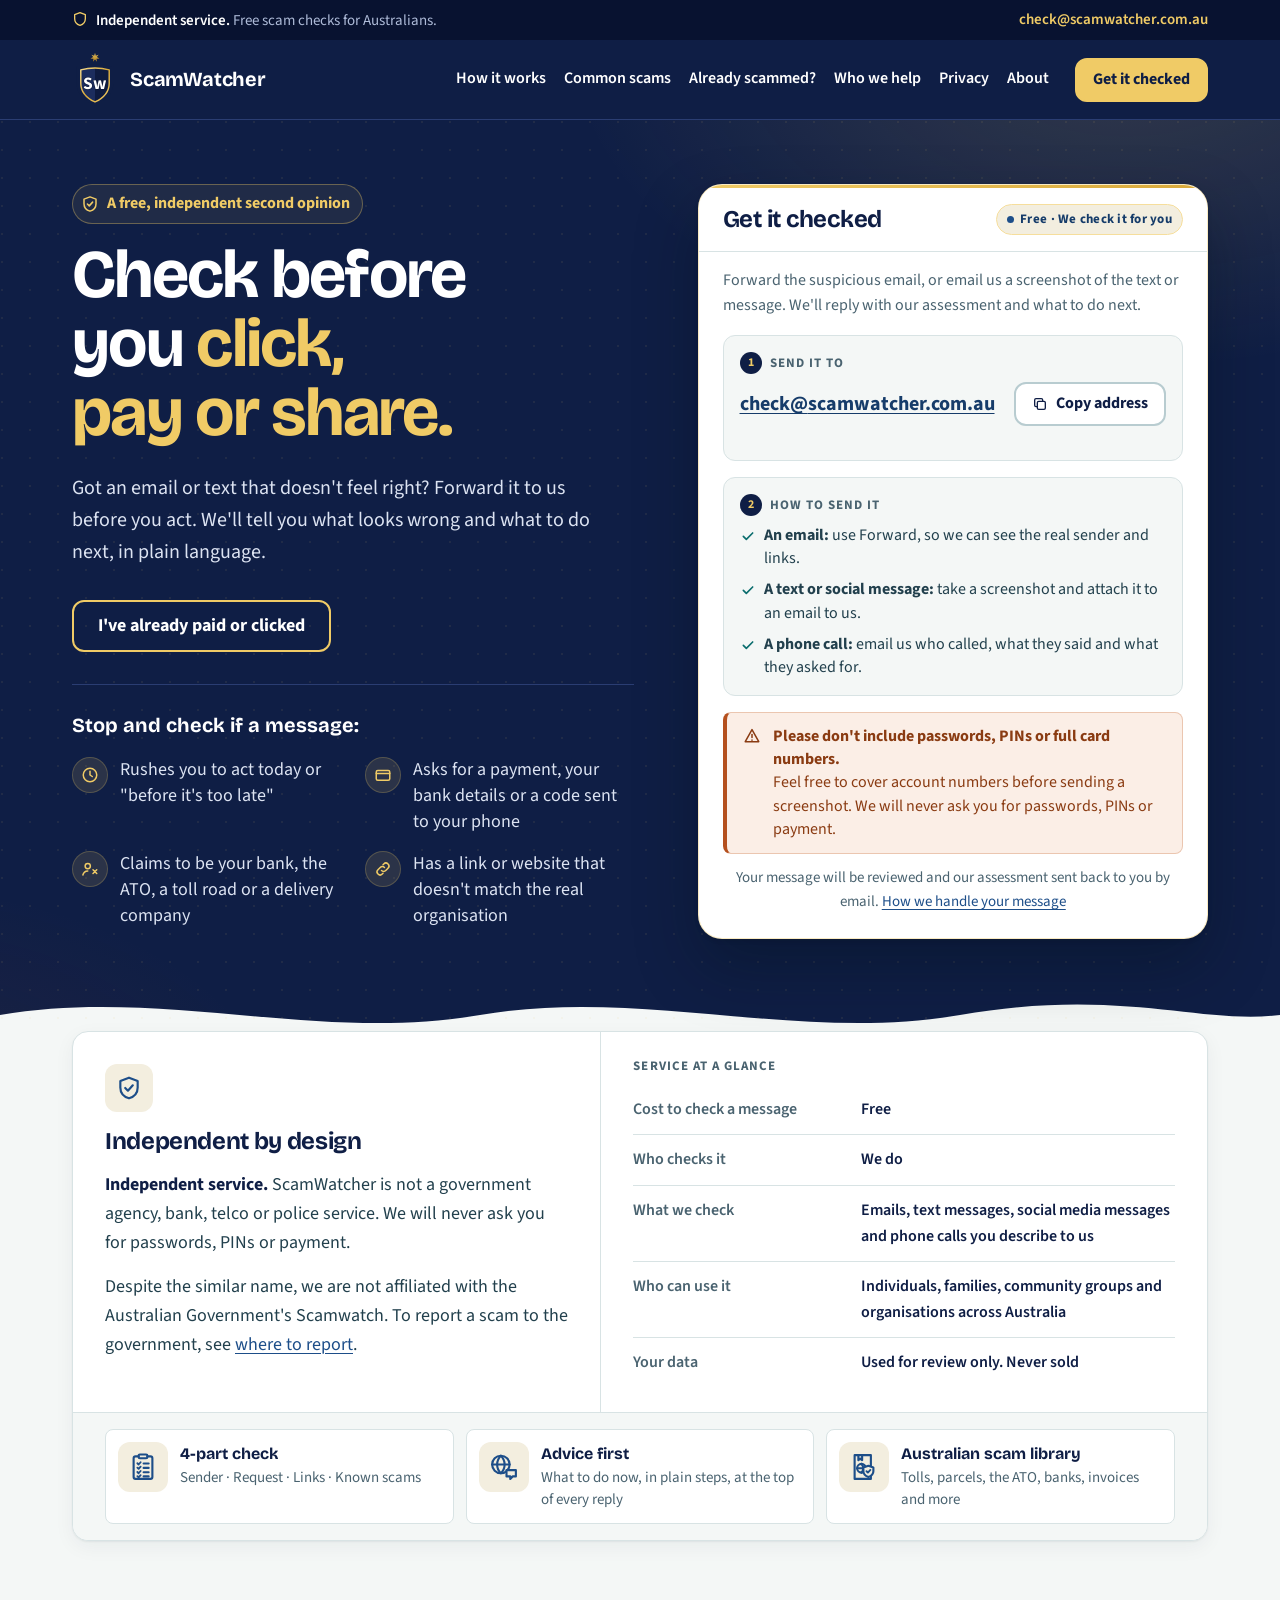
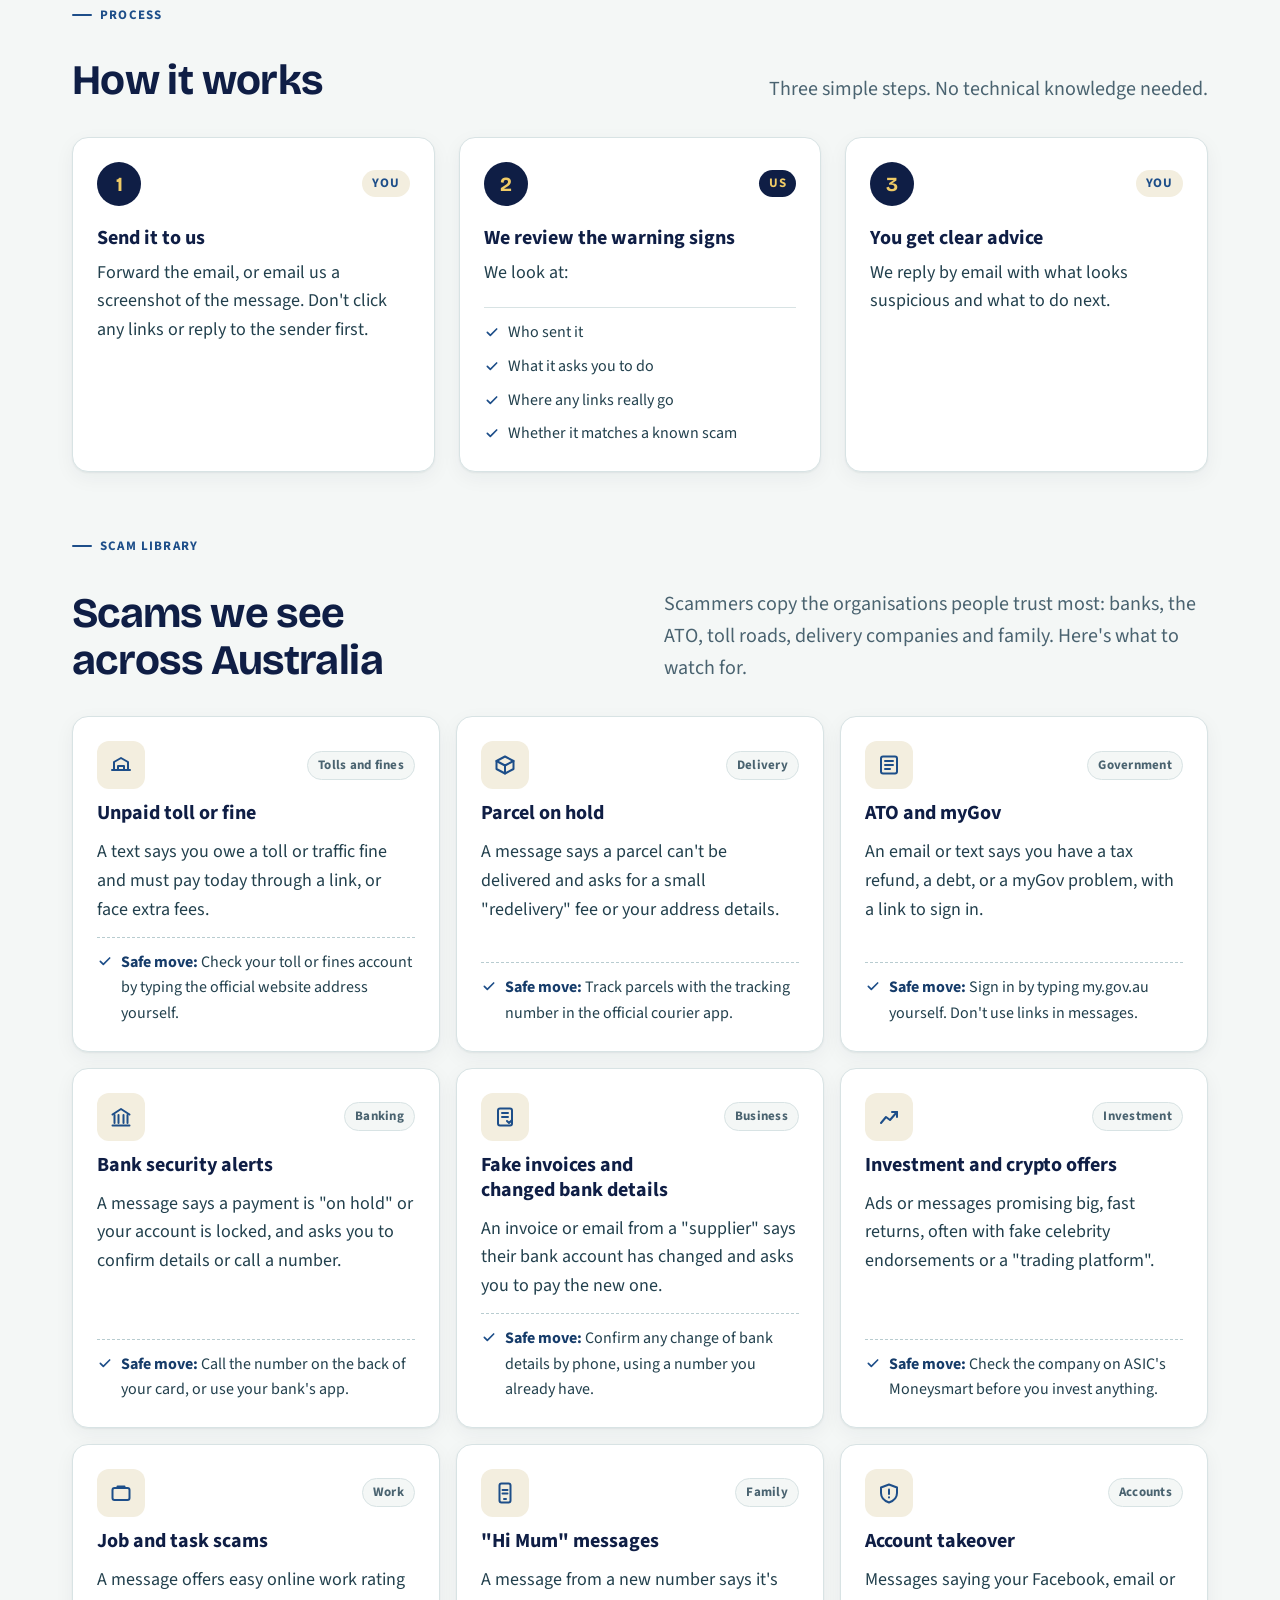
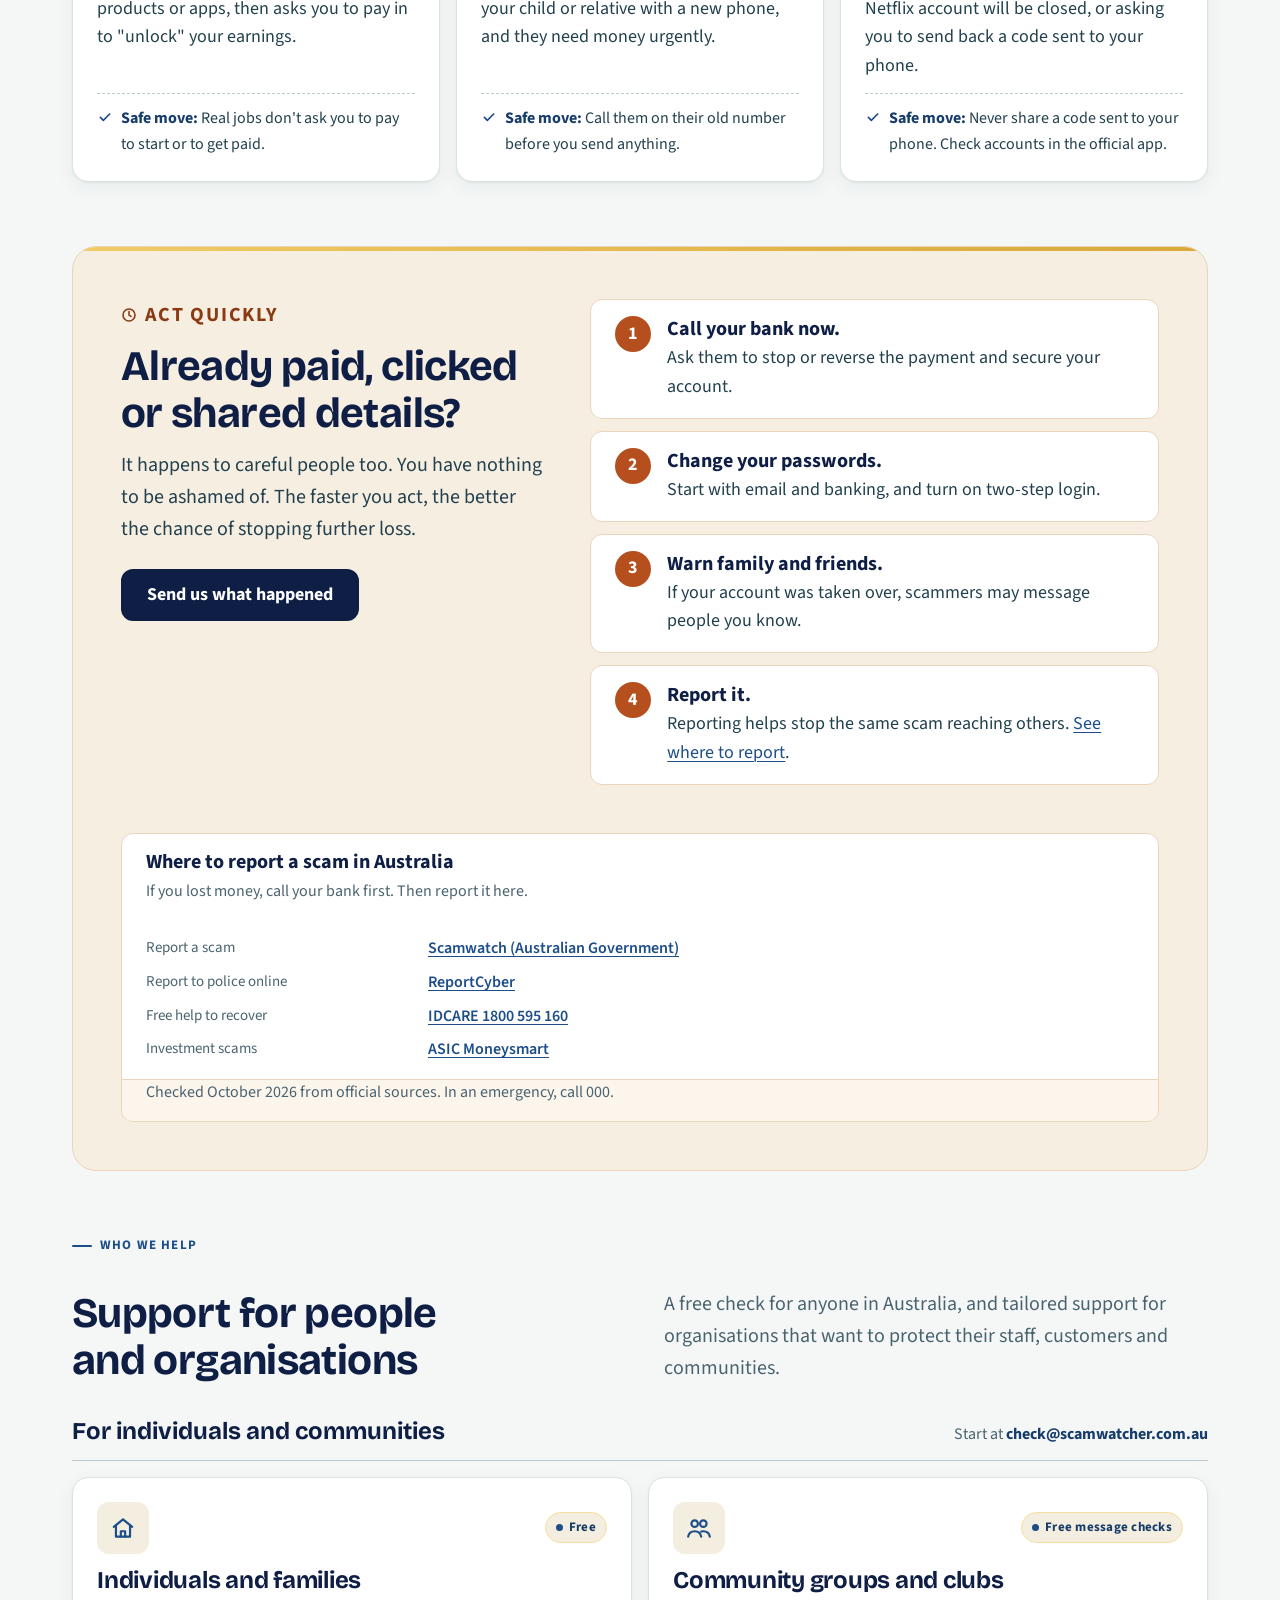
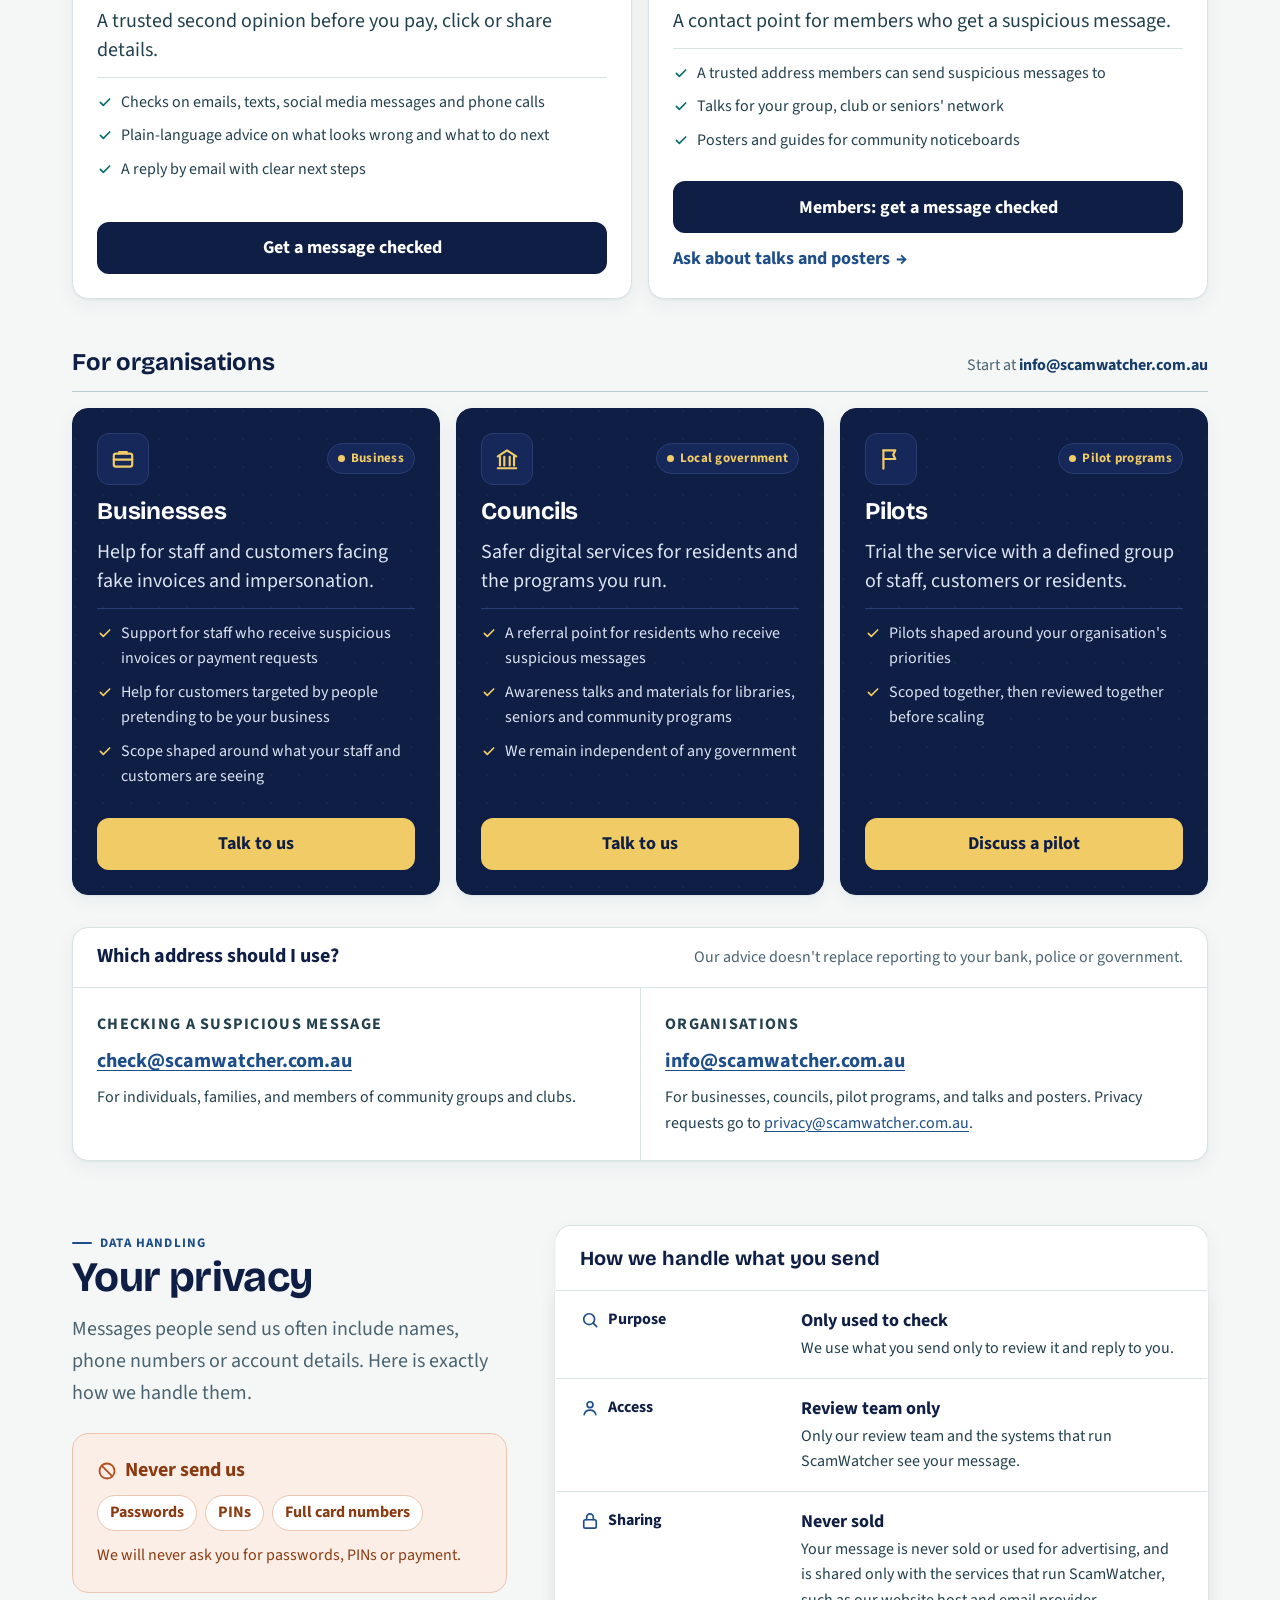
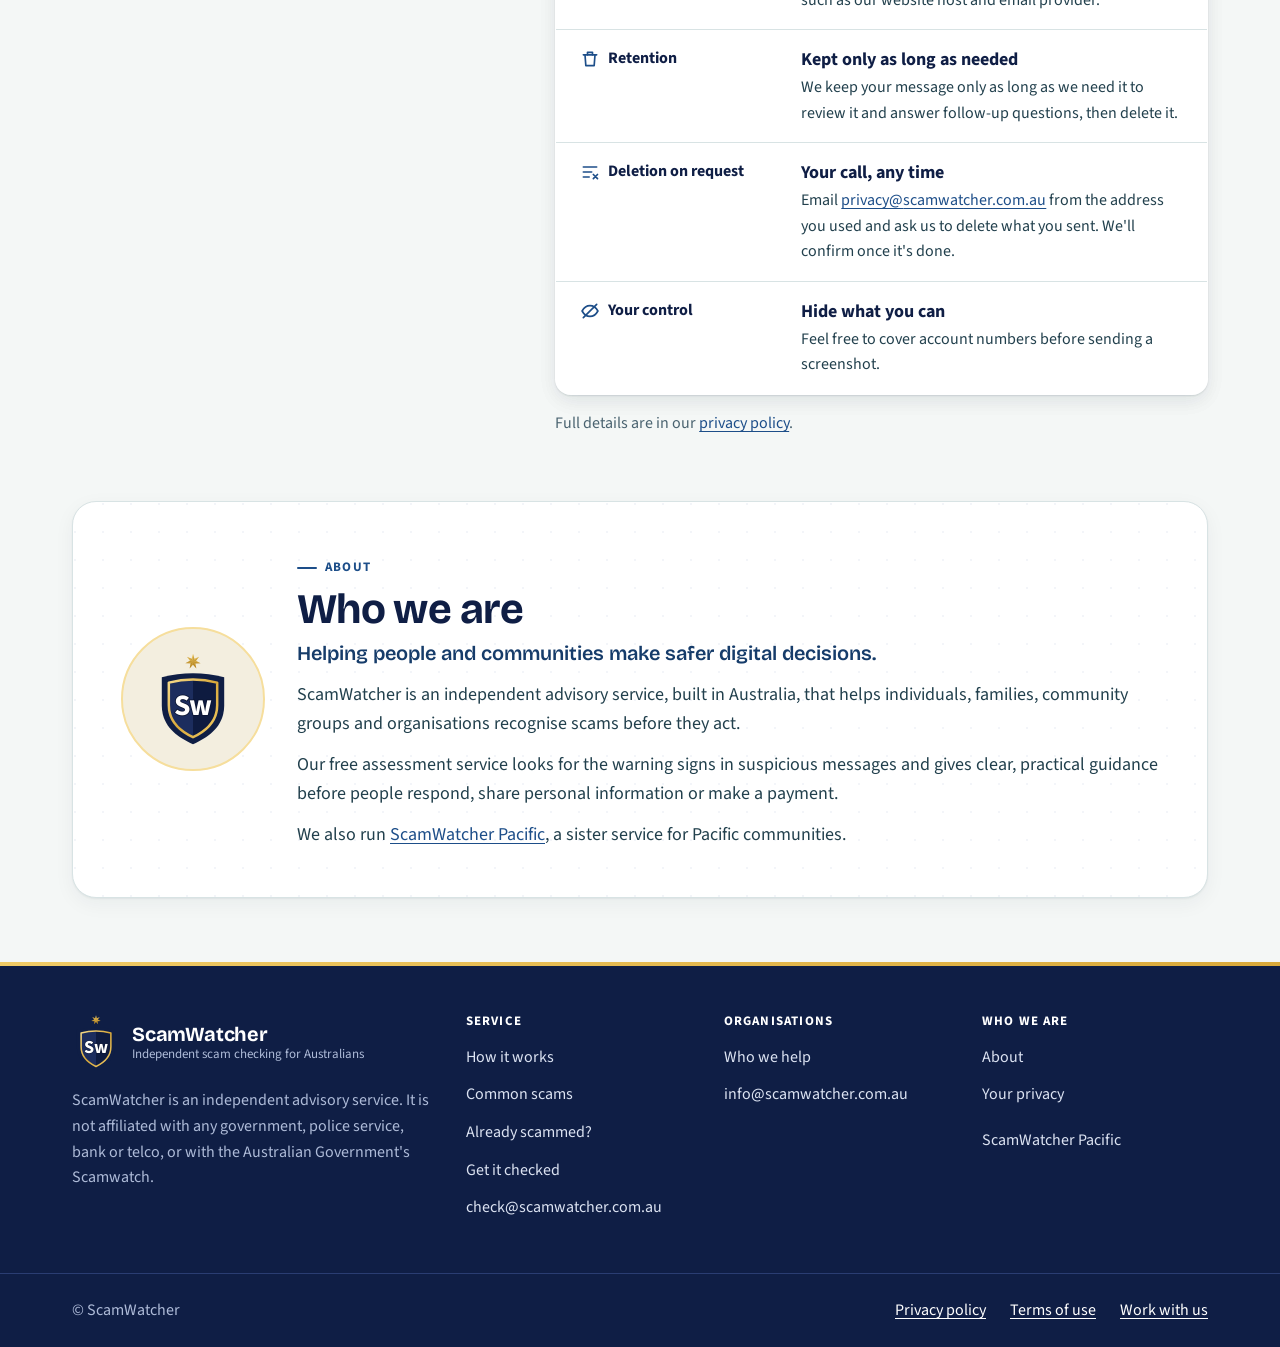
==== site/index.html @ 85e61a00 "New ScamWatcher website (preview) Rebuilt on the ScamWatcher Pacific design in ScamWatcher navy and " ====
<!doctype html>
<html lang="en">
<head>
<meta charset="utf-8">
<meta name="viewport" content="width=device-width, initial-scale=1, viewport-fit=cover">
<title>ScamWatcher | Check before you click, pay or share</title>
<meta name="description" content="Independent scam checking for Australians. Forward a suspicious message and get clear advice on what to do next.">
<meta name="theme-color" content="#0F1E45">
<link rel="canonical" href="https://scamwatcher.com.au/">
<!-- Link previews on Facebook, WhatsApp, Messenger and others -->
<meta property="og:type" content="website">
<meta property="og:site_name" content="ScamWatcher">
<meta property="og:url" content="https://scamwatcher.com.au/">
<meta property="og:title" content="ScamWatcher | Check before you click, pay or share">
<meta property="og:description" content="Got a strange message on Facebook, WhatsApp, text or email? Send it to us before you act. Free, independent scam checking.">
<meta property="og:image" content="https://scamwatcher.com.au/share-preview.png">
<meta property="og:image:width" content="1200">
<meta property="og:image:height" content="630">
<meta property="og:image:alt" content="ScamWatcher: Check before you click, pay or share.">
<meta property="og:locale" content="en_AU">
<meta name="twitter:card" content="summary_large_image">
<!-- Favicon: simplified shield-and-star mark (letters are too small to read at tab size) -->
<link rel="icon" href="data:image/svg+xml,%3Csvg xmlns='http://www.w3.org/2000/svg' viewBox='0 0 100 120'%3E%3Cpath d='M50 2 51.8 8.4 57.8 5.8 53.9 11.1 59.8 14.2 53.1 14.5 54.3 21 50 16 45.7 21 46.9 14.5 40.2 14.2 46.1 11.1 42.2 5.8 48.2 8.4Z' fill='%23D9A93A'/%3E%3Cpath d='M10 32Q50 22 90 32V68C90 94 72 108 50 118 28 108 10 94 10 68Z' fill='%230F1E45'/%3E%3Cpath d='M19 39Q50 31 81 39V68C81 89 67 101 50 109 33 101 19 89 19 68Z' fill='%231C2D5E' stroke='%23E2B64C' stroke-width='5'/%3E%3Cpath d='M50 33V108C67 100 81 89 81 68V39Q66 35 50 33Z' fill='%230E1B40'/%3E%3Ctext x='50' y='84' text-anchor='middle' font-family='Arial,sans-serif' font-weight='700' font-size='46' fill='%23fff'%3ES%3C/text%3E%3C/svg%3E">
<link rel="preconnect" href="https://fonts.googleapis.com">
<link rel="preconnect" href="https://fonts.gstatic.com" crossorigin>
<!-- Only the weights in use are requested; display=swap shows system text immediately on slow connections. -->
<link href="https://fonts.googleapis.com/css2?family=Bricolage+Grotesque:opsz,wght@12..96,600;12..96,700&family=Source+Sans+3:wght@400;600;700&display=swap" rel="stylesheet">
<style>
/* ==========================================================
   Design tokens
   ========================================================== */
:root{
  /* Palette: ocean navy + lagoon, with sand and coral used sparingly */
  --ocean-950:#081230;
  --ocean:#0F1E45;
  --ocean-2:#16285A;
  --ocean-3:#2A3D72;
  --lagoon:#F0CB66;
  --lagoon-200:#F6DE9C;
  --lagoon-soft:#F3EEDF;
  --teal:#1D4E89;
  --teal-dark:#163C6A;
  --ground:#F4F7F6;
  --surface:#FFFFFF;
  --sand:#F7EEE2;
  --sand-deep:#E8D5BC;
  --coral:#B5501E;
  --coral-ink:#8A3B12;
  --coral-soft:#FBEEE6;
  --coral-line:#EBC6B0;
  --ink:#22404D;
  --ink-strong:#0F1E45;
  --muted:#4A6370;
  --line:#D8E3E4;
  --line-strong:#B8CCD0;
  --on-dark:#DCE3F2;
  --on-dark-muted:#AEBBD8;
  --focus:#F2B84B;

  /* Type */
  --display:'Bricolage Grotesque','Segoe UI',system-ui,-apple-system,sans-serif;
  --body:'Source Sans 3','Segoe UI',system-ui,-apple-system,sans-serif;
  --fs-2xs:.8125rem;  /* 13: labels only */
  --fs-xs:.9375rem;   /* 15 */
  --fs-sm:1rem;       /* 16 */
  --fs-base:1.125rem; /* 18: larger default for older readers */
  --fs-md:1.25rem;    /* 20 */
  --fs-lg:1.5rem;     /* 24 */
  --fs-xl:clamp(1.875rem,1.35rem + 2vw,2.625rem);
  --fs-hero:clamp(2.5rem,1.6rem + 4.2vw,4.25rem);

  /* Spacing scale (4px base) */
  --s1:4px; --s2:8px; --s3:12px; --s4:16px; --s5:24px; --s6:32px; --s7:48px; --s8:64px; --s9:96px;

  /* Shape and depth */
  --r-sm:8px; --r-md:12px; --r-lg:16px; --r-xl:24px;
  --shadow:0 1px 2px rgba(11,42,58,.06),0 6px 20px rgba(11,42,58,.05);
  --shadow-lg:0 2px 4px rgba(3,15,22,.12),0 28px 64px rgba(3,15,22,.32);

  --max:1200px;

  /* Background textures as tiny inline SVG (no extra downloads) */
  /* Stick-chart inspired: swell lines with island points, after Marshallese navigation charts */
  --motif-chart:url("data:image/svg+xml,%3Csvg xmlns='http://www.w3.org/2000/svg' width='28' height='28'%3E%3Ccircle cx='2' cy='2' r='1' fill='%23F0CB66' fill-opacity='.10'/%3E%3C/svg%3E");
  /* Light stick-chart for pale surfaces */
  --motif-chart-ink:url("data:image/svg+xml,%3Csvg xmlns='http://www.w3.org/2000/svg' width='28' height='28'%3E%3Ccircle cx='2' cy='2' r='1' fill='%231D4E89' fill-opacity='.07'/%3E%3C/svg%3E");
  /* Woven / tapa-inspired band: alternating triangles */
  --motif-weave:url("data:image/svg+xml,%3Csvg xmlns='http://www.w3.org/2000/svg' width='24' height='10' viewBox='0 0 24 10'%3E%3Cpath d='M0 10 L6 0 L12 10 Z' fill='%23B5501E' fill-opacity='.55'/%3E%3Cpath d='M12 0 L18 10 L24 0 Z' fill='%230B2A3A' fill-opacity='.85'/%3E%3C/svg%3E");
  --motif-weave-light:url("data:image/svg+xml,%3Csvg xmlns='http://www.w3.org/2000/svg' width='24' height='10' viewBox='0 0 24 10'%3E%3Cpath d='M0 10 L6 0 L12 10 Z' fill='%23F0CB66' fill-opacity='.55'/%3E%3Cpath d='M12 0 L18 10 L24 0 Z' fill='%23F6EBDD' fill-opacity='.35'/%3E%3C/svg%3E");
  --select-arrow:url("data:image/svg+xml,%3Csvg xmlns='http://www.w3.org/2000/svg' width='14' height='14' viewBox='0 0 24 24' fill='none' stroke='%230B2A3A' stroke-width='2.5' stroke-linecap='round' stroke-linejoin='round'%3E%3Cpath d='M6 9l6 6 6-6'/%3E%3C/svg%3E");
}

/* ==========================================================
   Base
   ========================================================== */
*,*::before,*::after{box-sizing:border-box}
html{scroll-behavior:smooth;scroll-padding-top:calc(env(safe-area-inset-top,0px) + 12px);-webkit-text-size-adjust:100%;text-size-adjust:100%}
@media (prefers-reduced-motion:reduce){
  html{scroll-behavior:auto}
  *,*::before,*::after{transition:none!important;animation:none!important}
}
body{margin:0;background:var(--ground);color:var(--ink);font-family:var(--body);font-size:var(--fs-base);line-height:1.6;padding-bottom:env(safe-area-inset-bottom,0px);overflow-x:hidden}
img,svg{max-width:100%}
a{color:var(--teal);text-underline-offset:3px;text-decoration-thickness:1px}
a:hover{color:var(--ocean)}
:focus-visible{outline:3px solid var(--focus);outline-offset:3px;border-radius:6px}
h1,h2,h3{color:var(--ink-strong);margin:0;text-wrap:balance}
h1,h2{font-family:var(--display);font-weight:700;letter-spacing:-.015em}
h2{font-size:var(--fs-xl);line-height:1.12;margin-bottom:var(--s3)}
h3{font-size:var(--fs-md);line-height:1.25;margin-bottom:var(--s2);font-weight:700}
p{margin:0}
ul,ol{margin:0;padding:0}
table{border-collapse:collapse;width:100%}
.wrap{max-width:var(--max);margin:0 auto;padding-inline:var(--s4)}
.section{padding-block:var(--s7)}
.section-head{display:grid;gap:var(--s3);margin-bottom:var(--s6)}
.section-head h2{margin-bottom:0;max-width:20ch}
.lead{color:var(--muted);font-size:var(--fs-md);max-width:620px}
.skip{position:absolute;left:-9999px;top:0;background:#fff;color:var(--ocean);padding:var(--s3) var(--s4);z-index:50;font-weight:700}
.skip:focus{left:var(--s3);top:var(--s3)}
.visually-hidden{position:absolute!important;width:1px;height:1px;padding:0;margin:-1px;overflow:hidden;clip:rect(0,0,0,0);white-space:nowrap;border:0}

/* Eyebrow labels give each section a clear, product-like index */
.eyebrow{display:inline-flex;align-items:center;gap:var(--s2);font-size:var(--fs-2xs);font-weight:700;letter-spacing:.09em;text-transform:uppercase;color:var(--teal)}
.eyebrow::before{content:"";width:20px;height:2px;background:currentColor;border-radius:2px}
.eyebrow-num{font-variant-numeric:tabular-nums;color:var(--muted)}
.on-dark .eyebrow,.eyebrow.on-dark{color:var(--lagoon)}

/* Woven band used to mark key transitions */
.weave{height:4px;background:linear-gradient(90deg,#F0CB66,#D9A93A)}
.weave-light{background-image:var(--motif-weave-light)}
.weave-thin{height:3px}

/* Placeholders: visible, dashed, impossible to miss before launch */
.placeholder{display:flex;align-items:center;justify-content:center;min-height:56px;padding:var(--s2) var(--s3);border:1.5px dashed var(--line-strong);border-radius:var(--r-sm);color:var(--muted);font-size:var(--fs-2xs);font-weight:600;text-align:center;background:var(--surface)}
.ph{background:#FFF7E3;border-bottom:1.5px dashed #C9A24A;padding:0 .2em;border-radius:3px;font-weight:600;color:inherit}
.on-dark .ph,.aud-org .ph{background:rgba(242,184,75,.16);border-bottom-color:var(--focus)}

/* ==========================================================
   Buttons
   ========================================================== */
.btn{display:inline-flex;align-items:center;justify-content:center;gap:var(--s2);min-height:52px;padding:var(--s3) var(--s5);border-radius:var(--r-md);font-weight:700;text-decoration:none;font-family:inherit;font-size:var(--fs-base);line-height:1.2;cursor:pointer;border:2px solid transparent;text-align:center;transition:background-color .15s,border-color .15s,color .15s}
.btn-primary{background:var(--lagoon);color:var(--ocean);border-color:var(--lagoon)}
.btn-primary:hover{background:#9EDFD6;border-color:#9EDFD6;color:var(--ocean)}
.btn-dark{background:var(--ocean);color:#fff;border-color:var(--ocean)}
.btn-dark:hover{background:var(--teal-dark);border-color:var(--teal-dark);color:#fff}
.btn-outline{border-color:var(--lagoon);color:#fff;background:transparent}
.btn-outline:hover{background:var(--ocean-2);color:#fff}
.btn-line{border-color:var(--line-strong);color:var(--ink-strong);background:var(--surface)}
.btn-line:hover{border-color:var(--teal);color:var(--teal-dark)}
.btn-sm{min-height:44px;padding:var(--s2) var(--s4);font-size:var(--fs-sm)}
.btn svg{flex:none}
.link-arrow{display:inline-flex;align-items:center;gap:6px;font-weight:700;text-decoration:none}
.link-arrow:hover{text-decoration:underline}

/* ==========================================================
   Independence bar + header
   ========================================================== */
.util{background:var(--ocean-950);color:var(--on-dark-muted);font-size:var(--fs-xs);padding-top:env(safe-area-inset-top,0px)}
.util .wrap{display:flex;flex-wrap:wrap;align-items:center;justify-content:space-between;gap:var(--s1) var(--s5);padding-block:var(--s2)}
.util p{display:flex;align-items:flex-start;gap:var(--s2);line-height:1.4}
.util p svg{flex:none;margin-top:1px}
.util strong{color:#fff;font-weight:600}
.util a{color:var(--lagoon);font-weight:600;text-decoration:none;display:none}
.util a:hover{color:#fff;text-decoration:underline}

.site-header{background:var(--ocean);color:#fff;border-bottom:1px solid var(--ocean-3);position:relative;z-index:20}
.header-inner{display:flex;flex-wrap:wrap;align-items:center;justify-content:space-between;gap:var(--s3) var(--s4);padding-block:var(--s3)}
.brand{display:flex;align-items:center;gap:var(--s3);color:#fff;text-decoration:none;min-width:0}
.brand:hover{color:#fff}
.brand svg{flex:none}
.brand-name{display:block;font-family:var(--display);font-weight:700;font-size:var(--fs-md);line-height:1.15;letter-spacing:-.01em}
.brand-tag{display:block;font-size:.8125rem;color:var(--on-dark-muted);line-height:1.3}
/* Keep the full desktop nav on one row; the tagline stays in the footer and the independence bar */
@media (min-width:1200px){.site-header .brand-tag{display:none}}
.menu-btn{display:none;align-items:center;gap:var(--s2);min-height:44px;padding:var(--s2) var(--s3);border:1px solid var(--ocean-3);border-radius:var(--r-sm);background:var(--ocean-2);color:#fff;font:inherit;font-size:var(--fs-sm);font-weight:600;cursor:pointer}
.menu-btn .bar-close{display:none}
.menu-btn[aria-expanded="true"] .bar-open{display:none}
.menu-btn[aria-expanded="true"] .bar-close{display:block}
.nav{display:flex;flex-wrap:wrap;align-items:center;gap:var(--s1) var(--s5);width:100%}
.nav a:not(.btn){color:#fff;text-decoration:none;font-weight:600;font-size:var(--fs-sm);padding:var(--s3) 0;border-bottom:2px solid transparent}
.nav a:not(.btn):hover{border-bottom-color:var(--lagoon);color:#fff}
.nav .btn{margin-left:auto}
/* With JS, the small-screen nav collapses behind an accessible toggle. Without JS it simply stays open. */
@media (max-width:1199px){
  .js .menu-btn{display:inline-flex}
  .js .nav{display:none;flex-direction:column;align-items:stretch;gap:0;padding-bottom:var(--s3)}
  .js .nav.open{display:flex}
  .js .nav a:not(.btn){padding:var(--s3) 0;border-bottom:1px solid var(--ocean-3)}
  .js .nav .btn{margin:var(--s4) 0 0}
}

/* ==========================================================
   Hero: the promise and the submission flow, side by side
   ========================================================== */
.hero{position:relative;color:#fff;padding-top:var(--s7);overflow:hidden;background:radial-gradient(900px 520px at 88% -8%,rgba(240,203,102,.16),transparent 62%),radial-gradient(700px 420px at -10% 110%,rgba(181,80,30,.10),transparent 60%),var(--ocean)}
.hero::before{content:"";position:absolute;inset:0;background:var(--motif-chart);background-size:28px 28px;pointer-events:none}
.hero-grid{position:relative;display:grid;gap:var(--s6);grid-template-areas:"intro" "console" "flags"}
.hero-intro{grid-area:intro}
.hero-flags{grid-area:flags}
.console{grid-area:console}
.hero-kicker{display:inline-flex;align-items:center;gap:var(--s2);color:var(--lagoon);font-weight:700;font-size:var(--fs-sm);margin-bottom:var(--s4);padding:6px var(--s3) 6px var(--s2);border:1px solid rgba(240,203,102,.35);border-radius:999px;background:rgba(240,203,102,.08)}
.hero h1{color:#fff;font-size:var(--fs-hero);line-height:1.02;margin-bottom:var(--s5);max-width:13ch;letter-spacing:-.025em}
.hero h1 em{font-style:normal;color:var(--lagoon)}
.hero-text{font-size:var(--fs-md);color:var(--on-dark);max-width:540px;margin-bottom:var(--s6)}
.actions{display:flex;flex-wrap:wrap;gap:var(--s3)}
.actions .btn{flex:1 1 240px}

.hero-flags{border-top:1px solid var(--ocean-3);padding-top:var(--s5)}
.flags-title{font-family:var(--display);font-weight:700;font-size:var(--fs-md);margin-bottom:var(--s4);color:#fff}
.flags{list-style:none;display:grid;gap:var(--s3)}
.flags li{display:flex;gap:var(--s3);align-items:flex-start;color:var(--on-dark);line-height:1.45}
.flags .ico{flex:none;width:36px;height:36px;border-radius:50%;background:rgba(240,203,102,.12);border:1px solid rgba(240,203,102,.22);display:flex;align-items:center;justify-content:center}
.wave{display:block;width:100%;height:56px;margin-top:var(--s7)}

/* Submission console */
.console{position:relative;background:var(--surface);color:var(--ink);border-radius:var(--r-xl);box-shadow:var(--shadow-lg);overflow:hidden;border:1px solid rgba(240,203,102,.4);align-self:start}
.console-head{display:flex;flex-wrap:wrap;align-items:center;justify-content:space-between;gap:var(--s2) var(--s3);padding:var(--s4) var(--s5);border-bottom:1px solid var(--line);background:var(--surface)}
.console-head h2{font-size:1.5rem;margin:0;letter-spacing:-.01em}
.chip{display:inline-flex;align-items:center;gap:6px;padding:4px 10px;border-radius:999px;font-size:var(--fs-2xs);font-weight:700;letter-spacing:.02em;background:var(--lagoon-soft);color:var(--teal-dark);border:1px solid var(--lagoon-200);white-space:nowrap}
.chip .dot{width:7px;height:7px;border-radius:50%;background:var(--teal)}
.send-tips{list-style:none;margin:var(--s2) 0 0;padding:0;display:grid;gap:var(--s2)}
.send-tips li{display:flex;gap:var(--s2);align-items:flex-start;font-size:var(--fs-sm);line-height:1.45}
.send-tips svg{flex:none;margin-top:4px}
.console > .alert{margin:var(--s4) var(--s5) 0}
.console > .form-foot{margin:var(--s3) var(--s5) var(--s5)}
.console-sub{padding:var(--s4) var(--s5) 0;color:var(--muted);font-size:var(--fs-sm)}
.route{margin:var(--s4) var(--s5) 0;padding:var(--s4);border:1px solid var(--line);border-radius:var(--r-md);background:var(--ground)}
.route-label{display:flex;align-items:center;gap:var(--s2);font-size:var(--fs-2xs);font-weight:700;letter-spacing:.08em;text-transform:uppercase;color:var(--muted);margin-bottom:var(--s2)}
.route-num{display:inline-flex;align-items:center;justify-content:center;width:22px;height:22px;border-radius:50%;background:var(--ocean);color:var(--lagoon);font-size:.75rem;letter-spacing:0}
.route-row{display:flex;flex-wrap:wrap;align-items:center;gap:var(--s2) var(--s3);justify-content:space-between}
.route-email{font-size:var(--fs-md);font-weight:700;overflow-wrap:break-word;color:var(--teal-dark)}
.route-email:hover{color:var(--ocean)}
.copy-btn{display:none}
.has-clipboard .copy-btn{display:inline-flex}
.hp{position:absolute!important;left:-9999px;width:1px;height:1px;overflow:hidden}
.form-result{padding:var(--s3) var(--s4);border-radius:var(--r-sm);font-size:var(--fs-sm);line-height:1.45;border:1px solid var(--line);background:var(--ground);color:var(--ink-strong)}
.form-result.is-ok{background:var(--lagoon-soft);border-color:var(--lagoon-200);color:var(--teal-dark)}
.form-result.is-error{background:var(--coral-soft);border-color:var(--coral-line);color:var(--coral-ink)}
.form-result strong{display:block}
.field-hint{margin:2px 0 0;font-size:var(--fs-xs);color:var(--muted)}
.copy-status{font-size:var(--fs-xs);color:var(--teal-dark);font-weight:600;min-height:1.2em}
.or{display:flex;align-items:center;gap:var(--s3);margin:var(--s4) var(--s5) 0;color:var(--muted);font-size:var(--fs-2xs);font-weight:700;letter-spacing:.08em;text-transform:uppercase}
.or::before,.or::after{content:"";flex:1;height:1px;background:var(--line)}
.check-form{padding:var(--s4) var(--s5) var(--s5);display:flex;flex-direction:column;gap:var(--s2)}
.check-form .route-label{margin-bottom:0}
.field-row{display:grid;gap:var(--s2) var(--s4)}
.field{display:flex;flex-direction:column;gap:6px;margin-top:var(--s2)}
.check-form label{font-weight:600;color:var(--ink-strong);font-size:var(--fs-sm)}
.check-form .opt{font-weight:400;color:var(--muted)}
.check-form input[type=email],.check-form input[type=text],.check-form select,.check-form textarea{min-height:52px;border-radius:var(--r-sm);border:1px solid var(--line-strong);background:#fff;padding:var(--s3) var(--s4);font:inherit;font-size:var(--fs-sm);color:var(--ocean);width:100%;transition:border-color .15s,box-shadow .15s}
.check-form input:hover,.check-form select:hover,.check-form textarea:hover{border-color:#8FAAB1}
.check-form input:focus,.check-form select:focus,.check-form textarea:focus{border-color:var(--teal);box-shadow:0 0 0 3px rgba(11,110,110,.15)}
.check-form select{appearance:none;-webkit-appearance:none;background:#fff var(--select-arrow) no-repeat right 14px center;padding-right:40px}
.check-form textarea{min-height:96px;resize:vertical}
.check-form input[type=file]{font:inherit;font-size:var(--fs-sm);color:var(--muted);padding:var(--s3);border:1.5px dashed var(--line-strong);border-radius:var(--r-sm);width:100%;background:var(--ground)}
.check-form input[type=file]::file-selector-button{font:inherit;font-weight:600;margin-right:var(--s3);padding:var(--s2) var(--s4);border-radius:var(--r-sm);border:0;background:var(--lagoon-soft);color:var(--ocean);cursor:pointer}
.alert{display:flex;gap:var(--s3);align-items:flex-start;margin-top:var(--s4);padding:var(--s3) var(--s4);background:var(--coral-soft);border:1px solid var(--coral-line);border-left:4px solid var(--coral);border-radius:var(--r-sm);color:var(--coral-ink);font-size:var(--fs-sm);line-height:1.45}
.alert svg{flex:none;margin-top:2px}
.alert strong{display:block;color:var(--coral-ink)}
.check-form .btn{margin-top:var(--s3);width:100%}
.form-foot{font-size:var(--fs-xs);color:var(--muted);text-align:center}

/* ==========================================================
   Assurance: independence statement + service facts
   ========================================================== */
.assurance{position:relative;margin-top:calc(-1 * var(--s3))}
.trust{background:var(--surface);border:1px solid var(--line);border-radius:var(--r-lg);box-shadow:var(--shadow);overflow:hidden}
.trust-grid{display:grid}
.trust-main{display:flex;flex-direction:column;gap:var(--s4);padding:var(--s5)}
.trust-main .ico{flex:none;width:48px;height:48px;border-radius:var(--r-md);background:var(--lagoon-soft);display:flex;align-items:center;justify-content:center}
.trust-main h2{font-size:var(--fs-lg);margin:0}
.trust-main strong{color:var(--ink-strong)}
.trust-main p{color:var(--ink)}
.facts{padding:var(--s2) var(--s5) var(--s5);border-top:1px solid var(--line)}
.facts caption{text-align:left;padding:var(--s4) 0 var(--s2);font-size:var(--fs-2xs);font-weight:700;letter-spacing:.08em;text-transform:uppercase;color:var(--muted)}
.facts th,.facts td{text-align:left;vertical-align:top;padding:var(--s3) 0;border-top:1px solid var(--line);font-size:var(--fs-sm)}
.facts tr:first-child th,.facts tr:first-child td{border-top:0}
.facts th{font-weight:600;color:var(--muted);width:42%;padding-right:var(--s4)}
.facts td{color:var(--ink-strong);font-weight:600}
.trust-slots{list-style:none;margin:0;display:grid;grid-template-columns:repeat(auto-fit,minmax(220px,1fr));gap:var(--s3);padding:var(--s4) var(--s5);background:var(--ground);border-top:1px solid var(--line)}
.point{display:flex;gap:var(--s3);align-items:flex-start;padding:var(--s3);background:var(--surface);border:1px solid var(--line);border-radius:var(--r-sm)}
.point-ico{flex:none;width:50px;height:50px;border-radius:var(--r-md);background:var(--lagoon-soft);display:flex;align-items:center;justify-content:center}
.point-text{display:flex;flex-direction:column;gap:2px;font-size:var(--fs-xs);line-height:1.45;color:var(--muted)}
.point-text strong{font-family:var(--display);font-weight:700;font-size:var(--fs-sm);color:var(--ink-strong)}

/* ==========================================================
   Cards and grids
   ========================================================== */
.grid{display:grid;gap:var(--s4)}
.card{background:var(--surface);border:1px solid var(--line);border-radius:var(--r-lg);padding:var(--s5);box-shadow:var(--shadow)}
.card p{color:var(--ink)}

/* How it works: connected stepper, like a voyaging route */
.steps{list-style:none;position:relative}
.step{position:relative;display:flex;flex-direction:column;gap:var(--s2)}
.step-top{display:flex;align-items:center;gap:var(--s3);margin-bottom:var(--s3)}
.step-num{flex:none;width:44px;height:44px;border-radius:50%;background:var(--ocean);color:var(--lagoon);display:flex;align-items:center;justify-content:center;font-family:var(--display);font-weight:700;font-size:var(--fs-md,1.25rem)}
.step-label{margin-left:auto;padding:3px 10px;border-radius:999px;background:var(--lagoon-soft);color:#1D4E89;font-size:var(--fs-2xs);font-weight:700;letter-spacing:.06em;text-transform:uppercase}
.step-label.us{background:var(--ocean);color:var(--lagoon)}
.step h3{margin-bottom:0}
.checklist{list-style:none;display:grid;gap:var(--s2);margin-top:var(--s3);padding-top:var(--s3);border-top:1px solid var(--line)}
.checklist li{display:flex;gap:var(--s2);align-items:flex-start;font-size:var(--fs-sm);color:var(--ink)}
.checklist svg{flex:none;margin-top:4px}

/* Scam library modules */
.scam{display:flex;flex-direction:column;gap:var(--s3);transition:border-color .15s}
.scam:hover{border-color:var(--line-strong)}
.scam-top{display:flex;align-items:center;justify-content:space-between;gap:var(--s3)}
.scam-ico{width:48px;height:48px;border-radius:var(--r-md);background:var(--lagoon-soft);display:flex;align-items:center;justify-content:center}
.tag{display:inline-flex;align-items:center;padding:3px 10px;border-radius:999px;border:1px solid var(--line);background:var(--ground);font-size:var(--fs-2xs);font-weight:700;color:var(--muted);letter-spacing:.02em}
.scam h3{margin-bottom:0}
.scam-pattern{color:var(--ink)}
.safe{margin-top:auto;padding-top:var(--s3);border-top:1px dashed var(--line-strong);display:flex;gap:var(--s2);align-items:flex-start;font-size:var(--fs-sm);color:var(--ink-strong)}
.safe svg{flex:none;margin-top:3px}
.safe b{color:var(--teal-dark)}

/* ==========================================================
   Already scammed: incident response playbook
   ========================================================== */
.help-panel{background:var(--sand);border:1px solid var(--sand-deep);border-radius:var(--r-xl);overflow:hidden}
.help-body{display:grid;gap:var(--s6);padding:var(--s6) var(--s5)}
.help-kicker{display:inline-flex;align-items:center;gap:var(--s2);color:var(--coral-ink);font-weight:700;font-size:var(--fs-2xs);letter-spacing:.09em;text-transform:uppercase;margin-bottom:var(--s3)}
.help-intro h2{max-width:16ch}
.help-intro p{font-size:var(--fs-md)}
.help-intro .btn{margin-top:var(--s5)}
.playbook{list-style:none;display:grid;gap:var(--s3)}
.playbook li{background:var(--surface);border:1px solid var(--sand-deep);border-radius:var(--r-md);padding:var(--s4) var(--s5);display:flex;gap:var(--s4);align-items:flex-start}
.help-num{flex:none;width:36px;height:36px;border-radius:50%;background:var(--coral);color:#fff;font-weight:700;display:flex;align-items:center;justify-content:center;font-variant-numeric:tabular-nums}
.playbook strong{display:block;color:var(--ink-strong);font-size:var(--fs-md);line-height:1.3;margin-bottom:2px}
.playbook p{color:var(--ink)}
.report{padding:0 var(--s5) var(--s6)}
.report-card{background:var(--surface);border:1px solid var(--sand-deep);border-radius:var(--r-md);overflow:hidden}
.report-card h3{padding:var(--s4) var(--s5) var(--s1);margin:0;font-size:var(--fs-md)}
.report-card > p{padding:0 var(--s5) var(--s4);color:var(--muted);font-size:var(--fs-sm)}
.report-pick{display:flex;flex-wrap:wrap;align-items:center;gap:var(--s2) var(--s3);padding:0 var(--s5) var(--s4)}
.report-pick label{font-weight:600;color:var(--ink-strong);font-size:var(--fs-sm)}
.report-pick select{min-height:44px;min-width:220px;max-width:100%;padding:8px 36px 8px 12px;border:1.5px solid var(--line-strong);border-radius:var(--r-sm);background:var(--surface);font:inherit;color:var(--ink-strong)}
.report-list{border-top:1px solid var(--sand-deep)}
.report-country{padding:var(--s4) var(--s5);border-bottom:1px solid var(--sand-deep)}
.report-country h4{margin:0 0 var(--s2);font-family:var(--display);font-size:var(--fs-sm);color:var(--ink-strong)}
.report-country dl{margin:0;display:grid;gap:var(--s2)}
.report-country dl div{display:grid;grid-template-columns:minmax(0,15em) minmax(0,1fr);gap:var(--s3)}
.report-country dt{color:var(--muted);font-size:var(--fs-xs)}
.report-country dd{margin:0;font-weight:600;color:var(--ink-strong);font-size:var(--fs-sm);overflow-wrap:anywhere}
.report-country a{color:#1D4E89}
.js .report-country{display:none}
.js .report-country.is-shown{display:block;border-bottom:0}
.js .report-list:not(.has-choice){border-top:0}
.report-pick.js-only{display:none}
.js .report-pick.js-only{display:flex}
.report-note{padding:var(--s3) var(--s5) var(--s4);margin:0;color:var(--muted);font-size:var(--fs-2xs);border-top:1px solid var(--sand-deep);background:#FBF5EC}
@media (max-width:639px){
  .report-country dl div{grid-template-columns:1fr;gap:0}
  .report-pick select{width:100%}
}

/* ==========================================================
   Who we help: service tiers by audience
   ========================================================== */
.tier-group + .tier-group{margin-top:var(--s7)}
.tier-head{display:flex;flex-wrap:wrap;align-items:baseline;justify-content:space-between;gap:var(--s2) var(--s4);padding-bottom:var(--s3);margin-bottom:var(--s4);border-bottom:1px solid var(--line-strong)}
.tier-head h3{font-family:var(--display);font-size:var(--fs-lg);margin:0}
.tier-head p{color:var(--muted);font-size:var(--fs-sm)}
.tier-head code{font-family:inherit;font-weight:700;color:var(--teal-dark)}
.audience{list-style:none}
.aud{display:flex;flex-direction:column;gap:var(--s3);height:100%}
.aud-top{display:flex;align-items:center;justify-content:space-between;gap:var(--s3)}
.aud-ico{width:52px;height:52px;border-radius:var(--r-md);display:flex;align-items:center;justify-content:center}
.aud h4{font-family:var(--display);font-size:var(--fs-lg);line-height:1.2;margin:0;color:var(--ink-strong);letter-spacing:-.01em}
.aud-desc{font-size:var(--fs-md);line-height:1.45}
.incl{list-style:none;display:grid;gap:var(--s2);padding-top:var(--s3);border-top:1px solid var(--line);font-size:var(--fs-sm)}
.incl li{display:flex;gap:var(--s2);align-items:flex-start}
.incl svg{flex:none;margin-top:4px}
.aud-cta{margin-top:auto;padding-top:var(--s4);display:flex;flex-direction:column;gap:var(--s3)}
.aud-cta .btn{width:100%}
.aud-community .aud-ico{background:var(--lagoon-soft)}
.chip-free{background:var(--lagoon-soft)}
.aud-org{background:var(--ocean);border-color:var(--ocean);color:var(--on-dark);position:relative;overflow:hidden}
.aud-org::before{content:"";position:absolute;inset:0;background:var(--motif-chart);background-size:28px 28px;opacity:.6;pointer-events:none}
.aud-org > *{position:relative}
.aud-org h4{color:#fff}
.aud-org p,.aud-org li{color:var(--on-dark)}
.aud-org .incl{border-top-color:var(--ocean-3)}
.aud-org .aud-ico{background:var(--ocean-2);border:1px solid var(--ocean-3)}
.aud-org .chip{background:var(--ocean-2);border-color:var(--ocean-3);color:var(--lagoon)}
.aud-org .chip .dot{background:var(--lagoon)}
.aud-org a:not(.btn){color:var(--lagoon)}
.aud-org a:not(.btn):hover{color:#fff}

/* Contact routing */
.routing{margin-top:var(--s6);background:var(--surface);border:1px solid var(--line);border-radius:var(--r-lg);box-shadow:var(--shadow);overflow:hidden}
.routing-head{padding:var(--s4) var(--s5);border-bottom:1px solid var(--line);display:flex;flex-wrap:wrap;justify-content:space-between;gap:var(--s2) var(--s4);align-items:baseline}
.routing-head h3{margin:0;font-size:var(--fs-md)}
.routing-head p{color:var(--muted);font-size:var(--fs-sm)}
.routing-grid{display:grid}
.route-opt{display:flex;flex-direction:column;gap:var(--s2);padding:var(--s5)}
.route-opt + .route-opt{border-top:1px solid var(--line)}
.route-opt .route-label{margin:0}
.route-opt a.big{font-size:var(--fs-md);font-weight:700;overflow-wrap:break-word}
.route-opt p{color:var(--ink);font-size:var(--fs-sm)}

/* ==========================================================
   Privacy and data handling
   ========================================================== */
.privacy-layout{display:grid;gap:var(--s6)}
.privacy-intro .lead{margin-top:var(--s3)}
.never{margin-top:var(--s5);background:var(--coral-soft);border:1px solid var(--coral-line);border-radius:var(--r-lg);padding:var(--s5)}
.never h3{display:flex;align-items:center;gap:var(--s2);color:var(--coral-ink);font-size:var(--fs-md)}
.never ul{list-style:none;display:flex;flex-wrap:wrap;gap:var(--s2);margin:var(--s3) 0}
.never li{padding:4px 12px;border-radius:999px;background:var(--surface);border:1px solid var(--coral-line);color:var(--coral-ink);font-weight:700;font-size:var(--fs-sm)}
.never p{color:var(--coral-ink);font-size:var(--fs-sm)}
.data-table{background:var(--surface);border:1px solid var(--line);border-radius:var(--r-lg);box-shadow:var(--shadow);overflow:hidden}
.data-table caption{text-align:left;padding:var(--s4) var(--s5);font-family:var(--display);font-weight:700;font-size:var(--fs-md);color:var(--ink-strong);background:var(--surface);border:1px solid var(--line);border-bottom:0;border-radius:var(--r-lg) var(--r-lg) 0 0}
.data-table th,.data-table td{text-align:left;vertical-align:top;padding:var(--s4) var(--s5);border-top:1px solid var(--line)}
.data-table th{width:34%;font-size:var(--fs-sm);color:var(--ink-strong);font-weight:700}
.data-table th span{display:flex;align-items:center;gap:var(--s2)}
.data-table th svg{flex:none}
.data-table td{font-size:var(--fs-sm);color:var(--ink)}
.data-table td strong{display:block;color:var(--ink-strong);font-size:var(--fs-base)}
.data-wrap{border-radius:var(--r-lg);box-shadow:var(--shadow)}
.data-wrap table{background:var(--surface);border:1px solid var(--line);border-top:0;border-radius:0 0 var(--r-lg) var(--r-lg)}
.policy-link{margin-top:var(--s4);font-size:var(--fs-sm);color:var(--muted)}
@media (max-width:639px){
  .data-table th,.data-table td{display:block;width:100%}
  .data-table td{border-top:0;padding-top:0}
}

/* ==========================================================
   About
   ========================================================== */
.about-card{position:relative;background:var(--surface);border:1px solid var(--line);border-radius:var(--r-xl);box-shadow:var(--shadow);padding:var(--s6) var(--s5);display:flex;flex-wrap:wrap;gap:var(--s6);align-items:center;overflow:hidden}
.about-card::before{content:"";position:absolute;inset:0;background:var(--motif-chart-ink);background-size:28px 28px;pointer-events:none}
.about-card > *{position:relative}
.photo{flex:none;width:144px;height:144px;border-radius:50%;background:var(--lagoon-soft);border:2px dashed var(--line-strong);color:var(--teal-dark);display:flex;align-items:center;justify-content:center;text-align:center;font-size:var(--fs-xs);font-weight:600;padding:var(--s3)}
.photo-logo{border:2px solid var(--lagoon-200);padding:0}
.footer-note{margin:var(--s3) 0 0;color:var(--on-dark-muted);font-size:var(--fs-sm)}
.about-copy{flex:1 1 420px;min-width:0}
.about-copy h2{margin-top:var(--s2)}
.about-copy p+p{margin-top:var(--s3)}
.about-lead{font-family:var(--display);font-weight:600;font-size:var(--fs-md);color:var(--teal-dark);margin-top:calc(-1 * var(--s2))}
.meta{color:var(--muted);padding-top:var(--s3);border-top:1px solid var(--line)}

/* ==========================================================
   Footer
   ========================================================== */
.site-footer{background:var(--ocean);color:var(--on-dark-muted);font-size:var(--fs-sm)}
.footer-grid{display:grid;gap:var(--s6);padding-block:var(--s7)}
.footer-brand p{max-width:440px;margin-top:var(--s4)}
.footer-col h2{font-family:var(--body);font-size:var(--fs-2xs);font-weight:700;color:#fff;margin-bottom:var(--s3);letter-spacing:.09em;text-transform:uppercase}
.footer-col ul{list-style:none;display:flex;flex-direction:column;gap:var(--s1)}
.footer-col a{color:var(--on-dark);text-decoration:none;display:inline-block;padding-block:var(--s1);overflow-wrap:break-word}
.footer-col a:hover{color:#fff;text-decoration:underline}
.footer-col .placeholder{background:transparent;border-color:var(--ocean-3);color:var(--on-dark-muted);justify-content:flex-start;min-height:44px;margin-top:var(--s2)}
.footer-bottom{border-top:1px solid var(--ocean-3)}
.footer-bottom .wrap{display:flex;flex-wrap:wrap;gap:var(--s3) var(--s6);justify-content:space-between;align-items:center;padding-block:var(--s5)}
.footer-bottom nav{display:flex;flex-wrap:wrap;gap:var(--s2) var(--s5)}
.footer-bottom a{color:#fff}
.footer-bottom a:hover{color:var(--lagoon)}

/* ==========================================================
   Larger screens (mobile-first)
   ========================================================== */
@media (min-width:640px){
  .wrap{padding-inline:var(--s6)}
  .section{padding-block:var(--s8)}
  .grid-2{grid-template-columns:repeat(2,minmax(0,1fr))}
  .field-row{grid-template-columns:repeat(2,minmax(0,1fr))}
  .help-body{padding:var(--s7)}
  .report{padding:0 var(--s7) var(--s7)}
  .about-card{padding:var(--s7)}
  .trust-main{padding:var(--s6)}
  .facts{padding:var(--s2) var(--s6) var(--s5)}
  .trust-slots{padding:var(--s4) var(--s6)}
  .routing-grid{grid-template-columns:repeat(2,minmax(0,1fr))}
  .route-opt + .route-opt{border-top:0;border-left:1px solid var(--line)}
  .footer-grid{grid-template-columns:repeat(2,minmax(0,1fr))}
  .actions .btn{flex:0 1 auto}
  .util a{display:inline}
}
@media (min-width:900px){
  html{scroll-padding-top:88px}
  .site-header{position:sticky;top:0}
  .hero{padding-top:var(--s8)}
  .hero-grid{grid-template-columns:minmax(0,1.1fr) minmax(0,1fr);grid-template-rows:auto 1fr;grid-template-areas:"intro console" "flags console";gap:var(--s6) var(--s8)}
  .hero-flags{align-self:start}
  .flags{grid-template-columns:repeat(2,minmax(0,1fr));gap:var(--s4) var(--s5)}
  .hero .to-form{display:none}
  .section-head{grid-template-columns:minmax(0,1fr) minmax(0,1fr);align-items:end;gap:var(--s7)}
  .section-head .eyebrow{grid-column:1 / -1;margin-bottom:calc(-1 * var(--s4))}
  .section-head .lead{justify-self:end}
  .trust-grid{grid-template-columns:minmax(0,1fr) minmax(0,1.15fr)}
  .facts{border-top:0;border-left:1px solid var(--line);padding:var(--s2) var(--s6) var(--s5)}
  .grid-3{grid-template-columns:repeat(3,minmax(0,1fr))}
  .steps{gap:var(--s5)}
  .help-body{grid-template-columns:minmax(0,1fr) minmax(0,1.35fr);gap:var(--s7)}
  .privacy-layout{grid-template-columns:minmax(0,1fr) minmax(0,1.5fr);gap:var(--s7);align-items:start}
  .footer-grid{grid-template-columns:minmax(0,1.6fr) repeat(3,minmax(0,1fr))}
}
@media (min-width:1200px){
  .nav{width:auto;gap:var(--s1) 18px}
  .nav .btn{margin-left:var(--s2)}
}
@media (min-width:1100px){
  .hero h1{max-width:12ch}
}

/* Print: plain and ink-light, for community noticeboards */
@media print{
  .hero::before,.aud-org::before,.about-card::before,.weave,.wave,.check-form,.or,.copy-btn,.copy-status,.skip,.nav,.menu-btn,.actions,.aud-cta .btn{display:none!important}
  .hero,.site-header,.site-footer,.util,.aud-org{background:#fff!important;color:#000!important}
  .hero h1,.hero h1 em,.aud-org h4,.aud-org p,.aud-org li,.flags-title,.flags li,.hero-text,.hero-kicker,.util strong,.brand,.brand-name,.brand-tag{color:#000!important}
  .site-header{position:static}
  .card,.trust,.about-card,.console,.routing,.data-wrap{box-shadow:none}
  .console{border:1px solid #999}
  a[href^="mailto:"]::after{content:""}
}
</style>
</head>
<body>
<!-- Logo, drawn once and reused in the header and footer. Hidden with zero size (not display:none) so its gradient still renders. -->
<svg width="0" height="0" style="position:absolute" aria-hidden="true" focusable="false">
  <defs>
    <linearGradient id="sw-gold" x1="0" y1="0" x2="1" y2="1">
      <stop offset="0" stop-color="#F6DB8A"/>
      <stop offset=".5" stop-color="#D9A93A"/>
      <stop offset="1" stop-color="#F0CB66"/>
    </linearGradient>
    <linearGradient id="sw-star" x1="0" y1="0" x2="0" y2="1">
      <stop offset="0" stop-color="#F3CF6A"/>
      <stop offset="1" stop-color="#B9861F"/>
    </linearGradient>
    <clipPath id="sw-right"><rect x="50" y="0" width="50" height="120"/></clipPath>
  </defs>
  <symbol id="sw-logo" viewBox="0 0 100 120">
    <!-- Seven-point star -->
    <path d="M50 2 51.8 8.4 57.8 5.8 53.9 11.1 59.8 14.2 53.1 14.5 54.3 21 50 16 45.7 21 46.9 14.5 40.2 14.2 46.1 11.1 42.2 5.8 48.2 8.4Z" fill="url(#sw-star)"/>
    <path d="M50 2 51.8 8.4 50 12Z M57.8 5.8 53.9 11.1 50 12Z M59.8 14.2 53.1 14.5 50 12Z M54.3 21 50 16 50 12Z M45.7 21 46.9 14.5 50 12Z M40.2 14.2 46.1 11.1 50 12Z M42.2 5.8 48.2 8.4 50 12Z" fill="#8F6514" fill-opacity=".28"/>
    <!-- Shield: outer navy, gold border, two-tone field -->
    <path d="M10 32Q50 22 90 32V68C90 94 72 108 50 118 28 108 10 94 10 68Z" fill="#0F1E45"/>
    <path d="M19 39Q50 31 81 39V68C81 89 67 101 50 109 33 101 19 89 19 68Z" fill="#1C2D5E"/>
    <path d="M19 39Q50 31 81 39V68C81 89 67 101 50 109 33 101 19 89 19 68Z" fill="#0E1B40" clip-path="url(#sw-right)"/>
    <path d="M19 39Q50 31 81 39V68C81 89 67 101 50 109 33 101 19 89 19 68Z" fill="none" stroke="url(#sw-gold)" stroke-width="3.2" stroke-linejoin="round"/>
    <!-- Monogram -->
    <text x="50" y="81" text-anchor="middle" font-family="'Source Sans 3','Segoe UI',Arial,sans-serif" font-weight="700" font-size="38" letter-spacing="-1" fill="#fff" stroke="#0B1530" stroke-width="2" paint-order="stroke">Sw</text>
  </symbol>
</svg>
<a class="skip" href="#main">Skip to content</a>

<!-- Independence statement, visible on every screen size -->
<div class="util">
  <div class="wrap">
    <p><svg width="16" height="16" viewBox="0 0 24 24" fill="none" stroke="#F0CB66" stroke-width="2" stroke-linecap="round" stroke-linejoin="round" aria-hidden="true"><path d="M12 2.5l8 3v6c0 5-3.4 8.6-8 10-4.6-1.4-8-5-8-10v-6z"/></svg><span><strong>Independent service.</strong> Free scam checks for Australians.</span></p>
    <a href="mailto:check@scamwatcher.com.au">check@<wbr>scamwatcher.com.au</a>
  </div>
</div>

<header class="site-header">
  <div class="wrap header-inner">
    <a class="brand" href="#top">
      <svg class="brand-logo" width="46" height="55" aria-hidden="true" focusable="false"><use href="#sw-logo"/></svg>
      <span>
        <span class="brand-name">ScamWatcher</span>
        <span class="brand-tag">Independent scam checking for Australians</span>
      </span>
    </a>
    <button class="menu-btn" type="button" aria-expanded="false" aria-controls="site-nav">
      <svg class="bar-open" width="20" height="20" viewBox="0 0 24 24" fill="none" stroke="currentColor" stroke-width="2.2" stroke-linecap="round" aria-hidden="true"><path d="M4 7h16M4 12h16M4 17h16"/></svg>
      <svg class="bar-close" width="20" height="20" viewBox="0 0 24 24" fill="none" stroke="currentColor" stroke-width="2.2" stroke-linecap="round" aria-hidden="true"><path d="M6 6l12 12M18 6L6 18"/></svg>
      Menu
    </button>
    <nav class="nav" id="site-nav" aria-label="Main">
      <a href="#how">How it works</a>
      <a href="#scams">Common scams</a>
      <a href="#help">Already scammed?</a>
      <a href="#who">Who we help</a>
      <a href="#privacy">Privacy</a>
      <a href="#about">About</a>
      <a class="btn btn-primary btn-sm" href="#check">Get it checked</a>
    </nav>
  </div>
</header>

<main id="main">
<!-- ======================================================
     HERO: promise + submission console
     ====================================================== -->
<section class="hero" id="top" aria-labelledby="hero-title">
  <div class="wrap hero-grid">
    <div class="hero-intro">
      <p class="hero-kicker">
        <svg width="18" height="18" viewBox="0 0 24 24" fill="none" stroke="currentColor" stroke-width="2" stroke-linecap="round" stroke-linejoin="round" aria-hidden="true"><path d="M12 2.5l8 3v6c0 5-3.4 8.6-8 10-4.6-1.4-8-5-8-10v-6z"/><path d="M8.5 12l2.5 2.5 4.5-5"/></svg>
        A free, independent second opinion
      </p>
      <h1 id="hero-title">Check before you <em>click, pay or share.</em></h1>
      <p class="hero-text">Got an email or text that doesn't feel right? Forward it to us before you act. We'll tell you what looks wrong and what to do next, in plain language.</p>
      <div class="actions">
        <a class="btn btn-primary to-form" href="#check">Send us a message to check</a>
        <a class="btn btn-outline" href="#help">I've already paid or clicked</a>
      </div>
    </div>

    <aside class="hero-flags" aria-labelledby="flags-title">
      <p class="flags-title" id="flags-title">Stop and check if a message:</p>
      <ul class="flags">
        <li><span class="ico"><svg width="18" height="18" viewBox="0 0 24 24" fill="none" stroke="#F0CB66" stroke-width="2" stroke-linecap="round" stroke-linejoin="round" aria-hidden="true"><circle cx="12" cy="12" r="9"/><path d="M12 7v5l3 2"/></svg></span><span>Rushes you to act today or "before it's too late"</span></li>
        <li><span class="ico"><svg width="18" height="18" viewBox="0 0 24 24" fill="none" stroke="#F0CB66" stroke-width="2" stroke-linecap="round" stroke-linejoin="round" aria-hidden="true"><rect x="3" y="6" width="18" height="13" rx="2"/><path d="M3 10h18"/></svg></span><span>Asks for a payment, your bank details or a code sent to your phone</span></li>
        <li><span class="ico"><svg width="18" height="18" viewBox="0 0 24 24" fill="none" stroke="#F0CB66" stroke-width="2" stroke-linecap="round" stroke-linejoin="round" aria-hidden="true"><circle cx="9" cy="8" r="3.5"/><path d="M2.5 20c.8-3.5 3.4-5.5 6.5-5.5"/><path d="M16 13l5 5M21 13l-5 5"/></svg></span><span>Claims to be your bank, the ATO, a toll road or a delivery company</span></li>
        <li><span class="ico"><svg width="18" height="18" viewBox="0 0 24 24" fill="none" stroke="#F0CB66" stroke-width="2" stroke-linecap="round" stroke-linejoin="round" aria-hidden="true"><path d="M10 14a4 4 0 0 0 5.7 0l3-3a4 4 0 0 0-5.7-5.7l-1 1"/><path d="M14 10a4 4 0 0 0-5.7 0l-3 3a4 4 0 0 0 5.7 5.7l1-1"/></svg></span><span>Has a link or website that doesn't match the real organisation</span></li>
      </ul>
    </aside>

    <!-- How to get a message checked: forward it or email a screenshot -->
    <div class="console" id="check" aria-labelledby="check-title">
      <div class="weave weave-thin" aria-hidden="true"></div>
      <div class="console-head">
        <h2 id="check-title">Get it checked</h2>
        <span class="chip"><span class="dot" aria-hidden="true"></span>Free · We check it for you</span>
      </div>
      <p class="console-sub">Forward the suspicious email, or email us a screenshot of the text or message. We'll reply with our assessment and what to do next.</p>

      <div class="route">
        <p class="route-label"><span class="route-num" aria-hidden="true">1</span>Send it to</p>
        <div class="route-row">
          <a class="route-email" href="mailto:check@scamwatcher.com.au">check@<wbr>scamwatcher.com.au</a>
          <button class="btn btn-line btn-sm copy-btn" type="button" data-copy="check@scamwatcher.com.au">
            <svg width="16" height="16" viewBox="0 0 24 24" fill="none" stroke="currentColor" stroke-width="2" stroke-linecap="round" stroke-linejoin="round" aria-hidden="true"><rect x="8" y="8" width="12" height="12" rx="2"/><path d="M16 8V6a2 2 0 0 0-2-2H6a2 2 0 0 0-2 2v8a2 2 0 0 0 2 2h2"/></svg>
            Copy address
          </button>
        </div>
        <p class="copy-status" role="status" aria-live="polite"></p>
      </div>

      <div class="route">
        <p class="route-label"><span class="route-num" aria-hidden="true">2</span>How to send it</p>
        <ul class="send-tips">
          <li><svg width="16" height="16" viewBox="0 0 24 24" fill="none" stroke="#0B6E6E" stroke-width="2.5" stroke-linecap="round" stroke-linejoin="round" aria-hidden="true"><path d="M5 12.5l4.5 4.5L19 7.5"/></svg><span><strong>An email:</strong> use Forward, so we can see the real sender and links.</span></li>
          <li><svg width="16" height="16" viewBox="0 0 24 24" fill="none" stroke="#0B6E6E" stroke-width="2.5" stroke-linecap="round" stroke-linejoin="round" aria-hidden="true"><path d="M5 12.5l4.5 4.5L19 7.5"/></svg><span><strong>A text or social message:</strong> take a screenshot and attach it to an email to us.</span></li>
          <li><svg width="16" height="16" viewBox="0 0 24 24" fill="none" stroke="#0B6E6E" stroke-width="2.5" stroke-linecap="round" stroke-linejoin="round" aria-hidden="true"><path d="M5 12.5l4.5 4.5L19 7.5"/></svg><span><strong>A phone call:</strong> email us who called, what they said and what they asked for.</span></li>
        </ul>
      </div>

      <div class="alert" id="never-note">
        <svg width="18" height="18" viewBox="0 0 24 24" fill="none" stroke="currentColor" stroke-width="2" stroke-linecap="round" stroke-linejoin="round" aria-hidden="true"><path d="M12 3.5l9 16H3z"/><path d="M12 10v4"/><path d="M12 17.2v.3"/></svg>
        <span><strong>Please don't include passwords, PINs or full card numbers.</strong>Feel free to cover account numbers before sending a screenshot. We will never ask you for passwords, PINs or payment.</span>
      </div>
      <p class="form-note form-foot">Your message will be reviewed and our assessment sent back to you by email. <a href="#privacy">How we handle your message</a></p>
    </div>
  </div>
  <svg class="wave" viewBox="0 0 1440 56" preserveAspectRatio="none" aria-hidden="true"><path d="M0 28 C 180 0, 360 56, 540 28 C 720 0, 900 56, 1080 28 C 1260 0, 1350 38, 1440 28 V56 H0 Z" fill="#F4F7F6"/></svg>
</section>

<!-- ======================================================
     ASSURANCE: independence + service facts + partner slots
     ====================================================== -->
<section class="assurance" aria-labelledby="indep-title">
  <div class="wrap">
    <div class="trust">
      <div class="trust-grid">
        <div class="trust-main">
          <span class="ico"><svg width="26" height="26" viewBox="0 0 24 24" fill="none" stroke="#1D4E89" stroke-width="2" stroke-linecap="round" stroke-linejoin="round" aria-hidden="true"><path d="M12 2.5l8 3v6c0 5-3.4 8.6-8 10-4.6-1.4-8-5-8-10v-6z"/><path d="M8.5 12l2.5 2.5 4.5-5"/></svg></span>
          <h2 id="indep-title">Independent by design</h2>
          <p><strong>Independent service.</strong> ScamWatcher is not a government agency, bank, telco or police service. We will never ask you for passwords, PINs or payment.</p>
          <p>Despite the similar name, we are not affiliated with the Australian Government's Scamwatch. To report a scam to the government, see <a href="#where-to-report">where to report</a>.</p>
        </div>
        <div class="facts">
          <table>
            <caption>Service at a glance</caption>
            <tbody>
              <tr><th scope="row">Cost to check a message</th><td>Free</td></tr>
              <tr><th scope="row">Who checks it</th><td>We do</td></tr>
              <tr><th scope="row">What we check</th><td>Emails, text messages, social media messages and phone calls you describe to us</td></tr>
              <tr><th scope="row">Who can use it</th><td>Individuals, families, community groups and organisations across Australia</td></tr>
              <tr><th scope="row">Your data</th><td>Used for review only. Never sold</td></tr>
            </tbody>
          </table>
        </div>
      </div>
      <!-- How the check works. Plain descriptions of our own process, not
           certifications. Real partner logos can be added here later. -->
      <ul class="trust-slots" aria-label="How we check your message">
        <li class="point">
          <span class="point-ico"><svg width="30" height="30" viewBox="0 0 24 24" fill="none" stroke="#1D4E89" stroke-width="1.7" stroke-linecap="round" stroke-linejoin="round" aria-hidden="true"><path d="M8.5 3.5H6a1.5 1.5 0 0 0-1.5 1.5v15A1.5 1.5 0 0 0 6 21.5h12a1.5 1.5 0 0 0 1.5-1.5V5A1.5 1.5 0 0 0 18 3.5h-2.5"/><rect x="8.5" y="2" width="7" height="3" rx="1"/><path d="M7.5 9l1 1 1.6-1.8M7.5 12.5l1 1 1.6-1.8M7.5 16l1 1 1.6-1.8M7.5 19.3l1 1 1.6-1.8" stroke-width="1.5"/><path d="M12.5 9.2h4M12.5 12.7h4M12.5 16.2h4M12.5 19.5h4"/></svg></span>
          <span class="point-text"><strong>4-part check</strong><span>Sender · Request · Links · Known&nbsp;scams</span></span>
        </li>
        <li class="point">
          <span class="point-ico"><svg width="30" height="30" viewBox="0 0 24 24" fill="none" stroke="#1D4E89" stroke-width="1.7" stroke-linecap="round" stroke-linejoin="round" aria-hidden="true"><circle cx="9.5" cy="10" r="7"/><path d="M2.5 10h14M9.5 3c2 2 3 4.3 3 7s-1 5-3 7c-2-2-3-4.3-3-7s1-5 3-7z"/><path d="M14 14.5h7.5v5h-2.5l-2 2v-2h-3z" fill="#F3EEDF"/></svg></span>
          <span class="point-text"><strong>Advice first</strong><span>What to do now, in plain steps, at the top of every reply</span></span>
        </li>
        <li class="point">
          <span class="point-ico"><svg width="30" height="30" viewBox="0 0 24 24" fill="none" stroke="#1D4E89" stroke-width="1.7" stroke-linecap="round" stroke-linejoin="round" aria-hidden="true"><path d="M4.5 2.5h13v19h-13z"/><path d="M7.5 2.5v4l1.5-1.2 1.5 1.2v-4"/><circle cx="10" cy="13" r="3.5"/><path d="M6.5 13h7M10 9.5c1 1 1.4 2.1 1.4 3.5s-.4 2.5-1.4 3.5"/><path d="M15.5 11l4 1.4v3c0 2.3-1.6 3.8-4 4.6-2.4-.8-4-2.3-4-4.6v-3z" fill="#F3EEDF"/><path d="M14 15.4l1.1 1.1 2-2.2" stroke-width="1.5"/></svg></span>
          <span class="point-text"><strong>Australian scam library</strong><span>Tolls, parcels, the ATO, banks, invoices and&nbsp;more</span></span>
        </li>
      </ul>
    </div>
  </div>
</section>

<!-- ======================================================
     HOW IT WORKS
     ====================================================== -->
<section class="section" id="how" aria-labelledby="how-title">
  <div class="wrap">
    <div class="section-head">
      <p class="eyebrow">Process</p>
      <h2 id="how-title">How it works</h2>
      <p class="lead">Three simple steps. No technical knowledge needed.</p>
    </div>
    <ol class="grid grid-3 steps">
      <li class="card step">
        <div class="step-top"><div class="step-num" aria-hidden="true">1</div><span class="step-label">You</span></div>
        <h3>Send it to us</h3>
        <p>Forward the email, or email us a screenshot of the message. Don't click any links or reply to the sender first.</p>
      </li>
      <li class="card step">
        <div class="step-top"><div class="step-num" aria-hidden="true">2</div><span class="step-label us">Us</span></div>
        <h3>We review the warning signs</h3>
        <p>We look at:</p>
        <ul class="checklist">
          <li><svg width="16" height="16" viewBox="0 0 24 24" fill="none" stroke="#1D4E89" stroke-width="2.5" stroke-linecap="round" stroke-linejoin="round" aria-hidden="true"><path d="M5 12.5l4.5 4.5L19 7.5"/></svg>Who sent it</li>
          <li><svg width="16" height="16" viewBox="0 0 24 24" fill="none" stroke="#1D4E89" stroke-width="2.5" stroke-linecap="round" stroke-linejoin="round" aria-hidden="true"><path d="M5 12.5l4.5 4.5L19 7.5"/></svg>What it asks you to do</li>
          <li><svg width="16" height="16" viewBox="0 0 24 24" fill="none" stroke="#1D4E89" stroke-width="2.5" stroke-linecap="round" stroke-linejoin="round" aria-hidden="true"><path d="M5 12.5l4.5 4.5L19 7.5"/></svg>Where any links really go</li>
          <li><svg width="16" height="16" viewBox="0 0 24 24" fill="none" stroke="#1D4E89" stroke-width="2.5" stroke-linecap="round" stroke-linejoin="round" aria-hidden="true"><path d="M5 12.5l4.5 4.5L19 7.5"/></svg>Whether it matches a known scam</li>
        </ul>
      </li>
      <li class="card step">
        <div class="step-top"><div class="step-num" aria-hidden="true">3</div><span class="step-label">You</span></div>
        <h3>You get clear advice</h3>
        <p>We reply by email with what looks suspicious and what to do next.</p>
      </li>
    </ol>
  </div>
</section>

<!-- ======================================================
     SCAM LIBRARY
     ====================================================== -->
<section class="section" id="scams" aria-labelledby="scams-title" style="padding-top:0">
  <div class="wrap">
    <div class="section-head">
      <p class="eyebrow">Scam library</p>
      <h2 id="scams-title">Scams we see across Australia</h2>
      <p class="lead">Scammers copy the organisations people trust most: banks, the ATO, toll roads, delivery companies and family. Here's what to watch for.</p>
    </div>
    <div class="grid grid-3">
      <article class="card scam">
        <div class="scam-top">
          <span class="scam-ico"><svg width="24" height="24" viewBox="0 0 24 24" fill="none" stroke="#1D4E89" stroke-width="2" stroke-linecap="round" stroke-linejoin="round" aria-hidden="true"><path d="M3 17h18"/><path d="M5 17V9l7-4 7 4v8"/><path d="M9 17v-4h6v4"/></svg></span>
          <span class="tag">Tolls and fines</span>
        </div>
        <h3>Unpaid toll or fine</h3>
        <p class="scam-pattern">A text says you owe a toll or traffic fine and must pay today through a link, or face extra fees.</p>
        <p class="safe"><svg width="16" height="16" viewBox="0 0 24 24" fill="none" stroke="#1D4E89" stroke-width="2.5" stroke-linecap="round" stroke-linejoin="round" aria-hidden="true"><path d="M5 12.5l4.5 4.5L19 7.5"/></svg><span><b>Safe move:</b> Check your toll or fines account by typing the official website address yourself.</span></p>
      </article>
      <article class="card scam">
        <div class="scam-top">
          <span class="scam-ico"><svg width="24" height="24" viewBox="0 0 24 24" fill="none" stroke="#1D4E89" stroke-width="2" stroke-linecap="round" stroke-linejoin="round" aria-hidden="true"><path d="M3.5 8l8.5-4.5L20.5 8v8L12 20.5 3.5 16z"/><path d="M3.5 8L12 12.5 20.5 8"/><path d="M12 12.5v8"/></svg></span>
          <span class="tag">Delivery</span>
        </div>
        <h3>Parcel on hold</h3>
        <p class="scam-pattern">A message says a parcel can't be delivered and asks for a small "redelivery" fee or your address details.</p>
        <p class="safe"><svg width="16" height="16" viewBox="0 0 24 24" fill="none" stroke="#1D4E89" stroke-width="2.5" stroke-linecap="round" stroke-linejoin="round" aria-hidden="true"><path d="M5 12.5l4.5 4.5L19 7.5"/></svg><span><b>Safe move:</b> Track parcels with the tracking number in the official courier app.</span></p>
      </article>
      <article class="card scam">
        <div class="scam-top">
          <span class="scam-ico"><svg width="24" height="24" viewBox="0 0 24 24" fill="none" stroke="#1D4E89" stroke-width="2" stroke-linecap="round" stroke-linejoin="round" aria-hidden="true"><rect x="4" y="3.5" width="16" height="17" rx="2"/><path d="M8 8h8M8 12h8M8 16h5"/></svg></span>
          <span class="tag">Government</span>
        </div>
        <h3>ATO and myGov</h3>
        <p class="scam-pattern">An email or text says you have a tax refund, a debt, or a myGov problem, with a link to sign in.</p>
        <p class="safe"><svg width="16" height="16" viewBox="0 0 24 24" fill="none" stroke="#1D4E89" stroke-width="2.5" stroke-linecap="round" stroke-linejoin="round" aria-hidden="true"><path d="M5 12.5l4.5 4.5L19 7.5"/></svg><span><b>Safe move:</b> Sign in by typing my.gov.au yourself. Don't use links in messages.</span></p>
      </article>
      <article class="card scam">
        <div class="scam-top">
          <span class="scam-ico"><svg width="24" height="24" viewBox="0 0 24 24" fill="none" stroke="#1D4E89" stroke-width="2" stroke-linecap="round" stroke-linejoin="round" aria-hidden="true"><path d="M3.5 9.5L12 4l8.5 5.5"/><path d="M5.5 10v8M9.5 10v8M14.5 10v8M18.5 10v8"/><path d="M3.5 20.5h17"/></svg></span>
          <span class="tag">Banking</span>
        </div>
        <h3>Bank security alerts</h3>
        <p class="scam-pattern">A message says a payment is "on hold" or your account is locked, and asks you to confirm details or call a number.</p>
        <p class="safe"><svg width="16" height="16" viewBox="0 0 24 24" fill="none" stroke="#1D4E89" stroke-width="2.5" stroke-linecap="round" stroke-linejoin="round" aria-hidden="true"><path d="M5 12.5l4.5 4.5L19 7.5"/></svg><span><b>Safe move:</b> Call the number on the back of your card, or use your bank's app.</span></p>
      </article>
      <article class="card scam">
        <div class="scam-top">
          <span class="scam-ico"><svg width="24" height="24" viewBox="0 0 24 24" fill="none" stroke="#1D4E89" stroke-width="2" stroke-linecap="round" stroke-linejoin="round" aria-hidden="true"><rect x="5" y="3.5" width="14" height="17" rx="2"/><path d="M9 8h6M9 12h6"/><path d="M14 16l2 2 3-3"/></svg></span>
          <span class="tag">Business</span>
        </div>
        <h3>Fake invoices and changed bank details</h3>
        <p class="scam-pattern">An invoice or email from a "supplier" says their bank account has changed and asks you to pay the new one.</p>
        <p class="safe"><svg width="16" height="16" viewBox="0 0 24 24" fill="none" stroke="#1D4E89" stroke-width="2.5" stroke-linecap="round" stroke-linejoin="round" aria-hidden="true"><path d="M5 12.5l4.5 4.5L19 7.5"/></svg><span><b>Safe move:</b> Confirm any change of bank details by phone, using a number you already have.</span></p>
      </article>
      <article class="card scam">
        <div class="scam-top">
          <span class="scam-ico"><svg width="24" height="24" viewBox="0 0 24 24" fill="none" stroke="#1D4E89" stroke-width="2" stroke-linecap="round" stroke-linejoin="round" aria-hidden="true"><path d="M4 18l5-6 4 3 7-8"/><path d="M15 7h5v5"/></svg></span>
          <span class="tag">Investment</span>
        </div>
        <h3>Investment and crypto offers</h3>
        <p class="scam-pattern">Ads or messages promising big, fast returns, often with fake celebrity endorsements or a "trading platform".</p>
        <p class="safe"><svg width="16" height="16" viewBox="0 0 24 24" fill="none" stroke="#1D4E89" stroke-width="2.5" stroke-linecap="round" stroke-linejoin="round" aria-hidden="true"><path d="M5 12.5l4.5 4.5L19 7.5"/></svg><span><b>Safe move:</b> Check the company on ASIC's Moneysmart before you invest anything.</span></p>
      </article>
      <article class="card scam">
        <div class="scam-top">
          <span class="scam-ico"><svg width="24" height="24" viewBox="0 0 24 24" fill="none" stroke="#1D4E89" stroke-width="2" stroke-linecap="round" stroke-linejoin="round" aria-hidden="true"><rect x="3.5" y="7" width="17" height="12" rx="2"/><path d="M8.5 7V5.5h7V7"/></svg></span>
          <span class="tag">Work</span>
        </div>
        <h3>Job and task scams</h3>
        <p class="scam-pattern">A message offers easy online work rating products or apps, then asks you to pay in to "unlock" your earnings.</p>
        <p class="safe"><svg width="16" height="16" viewBox="0 0 24 24" fill="none" stroke="#1D4E89" stroke-width="2.5" stroke-linecap="round" stroke-linejoin="round" aria-hidden="true"><path d="M5 12.5l4.5 4.5L19 7.5"/></svg><span><b>Safe move:</b> Real jobs don't ask you to pay to start or to get paid.</span></p>
      </article>
      <article class="card scam">
        <div class="scam-top">
          <span class="scam-ico"><svg width="24" height="24" viewBox="0 0 24 24" fill="none" stroke="#1D4E89" stroke-width="2" stroke-linecap="round" stroke-linejoin="round" aria-hidden="true"><rect x="6.5" y="2.5" width="11" height="19" rx="2"/><path d="M9.5 9h5M9.5 12.5h5"/><path d="M11 18h2"/></svg></span>
          <span class="tag">Family</span>
        </div>
        <h3>"Hi Mum" messages</h3>
        <p class="scam-pattern">A message from a new number says it's your child or relative with a new phone, and they need money urgently.</p>
        <p class="safe"><svg width="16" height="16" viewBox="0 0 24 24" fill="none" stroke="#1D4E89" stroke-width="2.5" stroke-linecap="round" stroke-linejoin="round" aria-hidden="true"><path d="M5 12.5l4.5 4.5L19 7.5"/></svg><span><b>Safe move:</b> Call them on their old number before you send anything.</span></p>
      </article>
      <article class="card scam">
        <div class="scam-top">
          <span class="scam-ico"><svg width="24" height="24" viewBox="0 0 24 24" fill="none" stroke="#1D4E89" stroke-width="2" stroke-linecap="round" stroke-linejoin="round" aria-hidden="true"><path d="M12 3.5l8 3v5.5c0 4.6-3.3 7.9-8 9.5-4.7-1.6-8-4.9-8-9.5V6.5z"/><path d="M12 8.5v4.5"/><path d="M12 16.2v.3"/></svg></span>
          <span class="tag">Accounts</span>
        </div>
        <h3>Account takeover</h3>
        <p class="scam-pattern">Messages saying your Facebook, email or Netflix account will be closed, or asking you to send back a code sent to your phone.</p>
        <p class="safe"><svg width="16" height="16" viewBox="0 0 24 24" fill="none" stroke="#1D4E89" stroke-width="2.5" stroke-linecap="round" stroke-linejoin="round" aria-hidden="true"><path d="M5 12.5l4.5 4.5L19 7.5"/></svg><span><b>Safe move:</b> Never share a code sent to your phone. Check accounts in the official app.</span></p>
      </article>
    </div>
  </div>
</section>

<!-- ======================================================
     ALREADY SCAMMED: response playbook
     ====================================================== -->
<section class="section help" id="help" aria-labelledby="help-title" style="padding-top:0">
  <div class="wrap">
    <div class="help-panel">
      <div class="weave" aria-hidden="true"></div>
      <div class="help-body">
        <div class="help-intro">
          <p class="help-kicker">
            <svg width="16" height="16" viewBox="0 0 24 24" fill="none" stroke="currentColor" stroke-width="2.4" stroke-linecap="round" stroke-linejoin="round" aria-hidden="true"><circle cx="12" cy="12" r="9"/><path d="M12 7v5l3 2"/></svg>
            Act quickly
          </p>
          <h2 id="help-title">Already paid, clicked or shared details?</h2>
          <p>It happens to careful people too. You have nothing to be ashamed of. The faster you act, the better the chance of stopping further loss.</p>
          <a class="btn btn-dark" href="#check">Send us what happened</a>
        </div>
        <ol class="playbook">
          <li><span class="help-num" aria-hidden="true">1</span><div><strong>Call your bank now.</strong><p>Ask them to stop or reverse the payment and secure your account.</p></div></li>
          <li><span class="help-num" aria-hidden="true">2</span><div><strong>Change your passwords.</strong><p>Start with email and banking, and turn on two-step login.</p></div></li>
          <li><span class="help-num" aria-hidden="true">3</span><div><strong>Warn family and friends.</strong><p>If your account was taken over, scammers may message people you know.</p></div></li>
          <li><span class="help-num" aria-hidden="true">4</span><div><strong>Report it.</strong><p>Reporting helps stop the same scam reaching others. <a href="#where-to-report">See where to report</a>.</p></div></li>
        </ol>
      </div>
      <div class="report">
        <div class="report-card" id="where-to-report">
          <h3>Where to report a scam in Australia</h3>
          <p>If you lost money, call your bank first. Then report it here.</p>
          <div class="report-list">
            <section class="report-country is-shown" aria-label="Australia"><dl>
              <div><dt>Report a scam</dt><dd><a href="https://www.scamwatch.gov.au/report-a-scam" rel="noopener" target="_blank">Scamwatch (Australian Government)</a></dd></div>
              <div><dt>Report to police online</dt><dd><a href="https://www.cyber.gov.au/report-and-recover/report" rel="noopener" target="_blank">ReportCyber</a></dd></div>
              <div><dt>Free help to recover</dt><dd><a href="tel:1800595160">IDCARE 1800 595 160</a></dd></div>
              <div><dt>Investment scams</dt><dd><a href="https://moneysmart.gov.au/" rel="noopener" target="_blank">ASIC Moneysmart</a></dd></div>
            </dl></section>
          </div>
          <p class="report-note">Checked October 2026 from official sources. In an emergency, call 000.</p>
        </div>
      </div>
    </div>
  </div>
</section>

<!-- ======================================================
     WHO WE HELP: tiers by audience
     ====================================================== -->
<section class="section" id="who" aria-labelledby="who-title" style="padding-top:0">
  <div class="wrap">
    <div class="section-head">
      <p class="eyebrow">Who we help</p>
      <h2 id="who-title">Support for people and organisations</h2>
      <p class="lead">A free check for anyone in Australia, and tailored support for organisations that want to protect their staff, customers and communities.</p>
    </div>

    <div class="tier-group" aria-labelledby="tier-public">
      <div class="tier-head">
        <h3 id="tier-public">For individuals and communities</h3>
        <p>Start at <code>check@<wbr>scamwatcher.com.au</code></p>
      </div>
      <ul class="grid grid-2 audience">
        <li class="card aud aud-community">
          <div class="aud-top">
            <span class="aud-ico"><svg width="26" height="26" viewBox="0 0 24 24" fill="none" stroke="#1D4E89" stroke-width="2" stroke-linecap="round" stroke-linejoin="round" aria-hidden="true"><path d="M3.5 11L12 4l8.5 7"/><path d="M5.5 9.5V20h13V9.5"/><path d="M10 20v-5h4v5"/></svg></span>
            <span class="chip chip-free"><span class="dot" aria-hidden="true"></span>Free</span>
          </div>
          <h4>Individuals and families</h4>
          <p class="aud-desc">A trusted second opinion before you pay, click or share details.</p>
          <ul class="incl">
            <li><svg width="16" height="16" viewBox="0 0 24 24" fill="none" stroke="#0B6E6E" stroke-width="2.5" stroke-linecap="round" stroke-linejoin="round" aria-hidden="true"><path d="M5 12.5l4.5 4.5L19 7.5"/></svg>Checks on emails, texts, social media messages and phone calls</li>
            <li><svg width="16" height="16" viewBox="0 0 24 24" fill="none" stroke="#0B6E6E" stroke-width="2.5" stroke-linecap="round" stroke-linejoin="round" aria-hidden="true"><path d="M5 12.5l4.5 4.5L19 7.5"/></svg>Plain-language advice on what looks wrong and what to do next</li>
            <li><svg width="16" height="16" viewBox="0 0 24 24" fill="none" stroke="#0B6E6E" stroke-width="2.5" stroke-linecap="round" stroke-linejoin="round" aria-hidden="true"><path d="M5 12.5l4.5 4.5L19 7.5"/></svg>A reply by email with clear next steps</li>
          </ul>
          <div class="aud-cta"><a class="btn btn-dark" href="#check">Get a message checked</a></div>
        </li>
        <li class="card aud aud-community">
          <div class="aud-top">
            <span class="aud-ico"><svg width="26" height="26" viewBox="0 0 24 24" fill="none" stroke="#1D4E89" stroke-width="2" stroke-linecap="round" stroke-linejoin="round" aria-hidden="true"><circle cx="8" cy="8" r="3"/><circle cx="16" cy="8" r="3"/><path d="M2 20c.6-3.4 3-5 6-5s5.4 1.6 6 5"/><path d="M14 15.3c.6-.2 1.3-.3 2-.3 3 0 5.4 1.6 6 5"/></svg></span>
            <span class="chip chip-free"><span class="dot" aria-hidden="true"></span>Free message checks</span>
          </div>
          <h4>Community groups and clubs</h4>
          <p class="aud-desc">A contact point for members who get a suspicious message.</p>
          <ul class="incl">
            <li><svg width="16" height="16" viewBox="0 0 24 24" fill="none" stroke="#0B6E6E" stroke-width="2.5" stroke-linecap="round" stroke-linejoin="round" aria-hidden="true"><path d="M5 12.5l4.5 4.5L19 7.5"/></svg>A trusted address members can send suspicious messages to</li>
            <li><svg width="16" height="16" viewBox="0 0 24 24" fill="none" stroke="#0B6E6E" stroke-width="2.5" stroke-linecap="round" stroke-linejoin="round" aria-hidden="true"><path d="M5 12.5l4.5 4.5L19 7.5"/></svg>Talks for your group, club or seniors' network</li>
            <li><svg width="16" height="16" viewBox="0 0 24 24" fill="none" stroke="#0B6E6E" stroke-width="2.5" stroke-linecap="round" stroke-linejoin="round" aria-hidden="true"><path d="M5 12.5l4.5 4.5L19 7.5"/></svg>Posters and guides for community noticeboards</li>
          </ul>
          <div class="aud-cta"><a class="btn btn-dark" href="#check">Members: get a message checked</a>
            <a class="link-arrow" href="mailto:info@scamwatcher.com.au?subject=Talk%20or%20posters%20for%20our%20group">Ask about talks and posters <span aria-hidden="true">→</span></a></div>
        </li>
      </ul>
    </div>

    <div class="tier-group" aria-labelledby="tier-org">
      <div class="tier-head">
        <h3 id="tier-org">For organisations</h3>
        <p>Start at <code>info@<wbr>scamwatcher.com.au</code></p>
      </div>
      <ul class="grid grid-3 audience">
        <li class="card aud aud-org">
          <div class="aud-top">
            <span class="aud-ico"><svg width="26" height="26" viewBox="0 0 24 24" fill="none" stroke="#F0CB66" stroke-width="2" stroke-linecap="round" stroke-linejoin="round" aria-hidden="true"><rect x="3.5" y="7" width="17" height="12" rx="2"/><path d="M8.5 7V5.5h7V7"/><path d="M3.5 12.5h17"/></svg></span>
            <span class="chip"><span class="dot" aria-hidden="true"></span>Business</span>
          </div>
          <h4>Businesses</h4>
          <p class="aud-desc">Help for staff and customers facing fake invoices and impersonation.</p>
          <ul class="incl">
            <li><svg width="16" height="16" viewBox="0 0 24 24" fill="none" stroke="#F0CB66" stroke-width="2.5" stroke-linecap="round" stroke-linejoin="round" aria-hidden="true"><path d="M5 12.5l4.5 4.5L19 7.5"/></svg>Support for staff who receive suspicious invoices or payment requests</li>
            <li><svg width="16" height="16" viewBox="0 0 24 24" fill="none" stroke="#F0CB66" stroke-width="2.5" stroke-linecap="round" stroke-linejoin="round" aria-hidden="true"><path d="M5 12.5l4.5 4.5L19 7.5"/></svg>Help for customers targeted by people pretending to be your business</li>
            <li><svg width="16" height="16" viewBox="0 0 24 24" fill="none" stroke="#F0CB66" stroke-width="2.5" stroke-linecap="round" stroke-linejoin="round" aria-hidden="true"><path d="M5 12.5l4.5 4.5L19 7.5"/></svg>Scope shaped around what your staff and customers are seeing</li>
          </ul>
          <div class="aud-cta"><a class="btn btn-primary" href="mailto:info@scamwatcher.com.au?subject=Business%20enquiry">Talk to us</a></div>
        </li>
        <li class="card aud aud-org">
          <div class="aud-top">
            <span class="aud-ico"><svg width="26" height="26" viewBox="0 0 24 24" fill="none" stroke="#F0CB66" stroke-width="2" stroke-linecap="round" stroke-linejoin="round" aria-hidden="true"><path d="M3.5 9.5L12 4l8.5 5.5"/><path d="M5.5 10v8M9.5 10v8M14.5 10v8M18.5 10v8"/><path d="M3.5 20.5h17"/></svg></span>
            <span class="chip"><span class="dot" aria-hidden="true"></span>Local government</span>
          </div>
          <h4>Councils</h4>
          <p class="aud-desc">Safer digital services for residents and the programs you run.</p>
          <ul class="incl">
            <li><svg width="16" height="16" viewBox="0 0 24 24" fill="none" stroke="#F0CB66" stroke-width="2.5" stroke-linecap="round" stroke-linejoin="round" aria-hidden="true"><path d="M5 12.5l4.5 4.5L19 7.5"/></svg>A referral point for residents who receive suspicious messages</li>
            <li><svg width="16" height="16" viewBox="0 0 24 24" fill="none" stroke="#F0CB66" stroke-width="2.5" stroke-linecap="round" stroke-linejoin="round" aria-hidden="true"><path d="M5 12.5l4.5 4.5L19 7.5"/></svg>Awareness talks and materials for libraries, seniors and community programs</li>
            <li><svg width="16" height="16" viewBox="0 0 24 24" fill="none" stroke="#F0CB66" stroke-width="2.5" stroke-linecap="round" stroke-linejoin="round" aria-hidden="true"><path d="M5 12.5l4.5 4.5L19 7.5"/></svg>We remain independent of any government</li>
          </ul>
          <div class="aud-cta"><a class="btn btn-primary" href="mailto:info@scamwatcher.com.au?subject=Council%20enquiry">Talk to us</a></div>
        </li>
        <li class="card aud aud-org">
          <div class="aud-top">
            <span class="aud-ico"><svg width="26" height="26" viewBox="0 0 24 24" fill="none" stroke="#F0CB66" stroke-width="2" stroke-linecap="round" stroke-linejoin="round" aria-hidden="true"><path d="M5 21V4"/><path d="M5 4h11l-2 4 2 4H5"/></svg></span>
            <span class="chip"><span class="dot" aria-hidden="true"></span>Pilot programs</span>
          </div>
          <h4>Pilots</h4>
          <p class="aud-desc">Trial the service with a defined group of staff, customers or residents.</p>
          <ul class="incl">
            <li><svg width="16" height="16" viewBox="0 0 24 24" fill="none" stroke="#F0CB66" stroke-width="2.5" stroke-linecap="round" stroke-linejoin="round" aria-hidden="true"><path d="M5 12.5l4.5 4.5L19 7.5"/></svg>Pilots shaped around your organisation's priorities</li>
            <li><svg width="16" height="16" viewBox="0 0 24 24" fill="none" stroke="#F0CB66" stroke-width="2.5" stroke-linecap="round" stroke-linejoin="round" aria-hidden="true"><path d="M5 12.5l4.5 4.5L19 7.5"/></svg>Scoped together, then reviewed together before scaling</li>
          </ul>
          <div class="aud-cta"><a class="btn btn-primary" href="mailto:info@scamwatcher.com.au?subject=Pilot%20enquiry">Discuss a pilot</a></div>
        </li>
      </ul>
    </div>

    <div class="routing" aria-labelledby="routing-title">
      <div class="routing-head">
        <h3 id="routing-title">Which address should I use?</h3>
        <p>Our advice doesn't replace reporting to your bank, police or government.</p>
      </div>
      <div class="routing-grid">
        <div class="route-opt">
          <p class="route-label">Checking a suspicious message</p>
          <a class="big" href="mailto:check@scamwatcher.com.au">check@<wbr>scamwatcher.com.au</a>
          <p>For individuals, families, and members of community groups and clubs.</p>
        </div>
        <div class="route-opt">
          <p class="route-label">Organisations</p>
          <a class="big" href="mailto:info@scamwatcher.com.au">info@<wbr>scamwatcher.com.au</a>
          <p>For businesses, councils, pilot programs, and talks and posters. Privacy requests go to <a href="mailto:privacy@scamwatcher.com.au">privacy@<wbr>scamwatcher.com.au</a>.</p>
        </div>
      </div>
    </div>
  </div>
</section>

<!-- ======================================================
     PRIVACY AND DATA HANDLING
     ====================================================== -->
<section class="section privacy" id="privacy" aria-labelledby="privacy-title" style="padding-top:0">
  <div class="wrap privacy-layout">
    <div class="privacy-intro">
      <p class="eyebrow">Data handling</p>
      <h2 id="privacy-title">Your privacy</h2>
      <p class="lead">Messages people send us often include names, phone numbers or account details. Here is exactly how we handle them.</p>
      <div class="never">
        <h3><svg width="20" height="20" viewBox="0 0 24 24" fill="none" stroke="#B5501E" stroke-width="2.2" stroke-linecap="round" stroke-linejoin="round" aria-hidden="true"><circle cx="12" cy="12" r="9"/><path d="M5.6 5.6l12.8 12.8"/></svg>Never send us</h3>
        <ul>
          <li>Passwords</li>
          <li>PINs</li>
          <li>Full card numbers</li>
        </ul>
        <p>We will never ask you for passwords, PINs or payment.</p>
      </div>
    </div>
    <div>
      <div class="data-wrap">
        <table class="data-table">
          <caption>How we handle what you send</caption>
          <tbody>
            <tr>
              <th scope="row"><span><svg width="20" height="20" viewBox="0 0 24 24" fill="none" stroke="#1D4E89" stroke-width="2" stroke-linecap="round" stroke-linejoin="round" aria-hidden="true"><circle cx="11" cy="11" r="6.5"/><path d="M20 20l-4.2-4.2"/></svg>Purpose</span></th>
              <td><strong>Only used to check</strong>We use what you send only to review it and reply to you.</td>
            </tr>
            <tr>
              <th scope="row"><span><svg width="20" height="20" viewBox="0 0 24 24" fill="none" stroke="#1D4E89" stroke-width="2" stroke-linecap="round" stroke-linejoin="round" aria-hidden="true"><circle cx="12" cy="8" r="3.5"/><path d="M5 20c.8-3.6 3.6-5.5 7-5.5s6.2 1.9 7 5.5"/></svg>Access</span></th>
              <td><strong>Review team only</strong>Only our review team and the systems that run ScamWatcher see your message.</td>
            </tr>
            <tr>
              <th scope="row"><span><svg width="20" height="20" viewBox="0 0 24 24" fill="none" stroke="#1D4E89" stroke-width="2" stroke-linecap="round" stroke-linejoin="round" aria-hidden="true"><rect x="4.5" y="10.5" width="15" height="10" rx="2"/><path d="M8 10.5V7.5a4 4 0 0 1 8 0v3"/></svg>Sharing</span></th>
              <td><strong>Never sold</strong>Your message is never sold or used for advertising, and is shared only with the services that run ScamWatcher, such as our website host and email provider.</td>
            </tr>
            <tr>
              <th scope="row"><span><svg width="20" height="20" viewBox="0 0 24 24" fill="none" stroke="#1D4E89" stroke-width="2" stroke-linecap="round" stroke-linejoin="round" aria-hidden="true"><path d="M4 7h16"/><path d="M9 7V4h6v3"/><path d="M6 7l1 13h10l1-13"/></svg>Retention</span></th>
              <td><strong>Kept only as long as needed</strong>We keep your message only as long as we need it to review it and answer follow-up questions, then delete it.</td>
            </tr>
            <tr>
              <th scope="row"><span><svg width="20" height="20" viewBox="0 0 24 24" fill="none" stroke="#1D4E89" stroke-width="2" stroke-linecap="round" stroke-linejoin="round" aria-hidden="true"><path d="M4 6h16M4 12h10M4 18h7"/><path d="M16 15l5 5M21 15l-5 5"/></svg>Deletion on request</span></th>
              <td><strong>Your call, any time</strong>Email <a href="mailto:privacy@scamwatcher.com.au?subject=Please%20delete%20what%20I%20sent">privacy@<wbr>scamwatcher.com.au</a> from the address you used and ask us to delete what you sent. We'll confirm once it's done.</td>
            </tr>
            <tr>
              <th scope="row"><span><svg width="20" height="20" viewBox="0 0 24 24" fill="none" stroke="#1D4E89" stroke-width="2" stroke-linecap="round" stroke-linejoin="round" aria-hidden="true"><path d="M2.5 12s3.5-6.5 9.5-6.5S21.5 12 21.5 12s-3.5 6.5-9.5 6.5S2.5 12 2.5 12z"/><path d="M4 20L20 4"/></svg>Your control</span></th>
              <td><strong>Hide what you can</strong>Feel free to cover account numbers before sending a screenshot.</td>
            </tr>
          </tbody>
        </table>
      </div>
      <p class="policy-link">Full details are in our <a href="privacy.html">privacy policy</a>.</p>
    </div>
  </div>
</section>

<!-- ======================================================
     ABOUT
     ====================================================== -->
<section class="section about" id="about" aria-labelledby="about-title" style="padding-top:0">
  <div class="wrap">
    <div class="about-card">
      <div class="photo photo-logo"><svg width="78" height="94" aria-hidden="true" focusable="false"><use href="#sw-logo"/></svg></div>
      <div class="about-copy">
        <p class="eyebrow">About</p>
        <h2 id="about-title">Who we are</h2>
        <p class="about-lead">Helping people and communities make safer digital decisions.</p>
        <p>ScamWatcher is an independent advisory service, built in Australia, that helps individuals, families, community groups and organisations recognise scams before they act.</p>
        <p>Our free assessment service looks for the warning signs in suspicious messages and gives clear, practical guidance before people respond, share personal information or make a payment.</p>
        <p>We also run <a href="https://www.scamwatcherpacific.com" rel="noopener">ScamWatcher Pacific</a>, a sister service for Pacific communities.</p>
      </div>
    </div>
  </div>
</section>
</main>

<footer class="site-footer">
  <div class="weave" aria-hidden="true"></div>
  <div class="wrap footer-grid">
    <div class="footer-brand">
      <a class="brand" href="#top">
        <svg class="brand-logo" width="48" height="58" aria-hidden="true" focusable="false"><use href="#sw-logo"/></svg>
        <span>
          <span class="brand-name">ScamWatcher</span>
          <span class="brand-tag">Independent scam checking for Australians</span>
        </span>
      </a>
      <p>ScamWatcher is an independent advisory service. It is not affiliated with any government, police service, bank or telco, or with the Australian Government's Scamwatch.</p>
    </div>
    <nav class="footer-col" aria-labelledby="f-how">
      <h2 id="f-how">Service</h2>
      <ul>
        <li><a href="#how">How it works</a></li>
        <li><a href="#scams">Common scams</a></li>
        <li><a href="#help">Already scammed?</a></li>
        <li><a href="#check">Get it checked</a></li>
        <li><a href="mailto:check@scamwatcher.com.au">check@<wbr>scamwatcher.com.au</a></li>
      </ul>
    </nav>
    <nav class="footer-col" aria-labelledby="f-org">
      <h2 id="f-org">Organisations</h2>
      <ul>
        <li><a href="#who">Who we help</a></li>
        <li><a href="mailto:info@scamwatcher.com.au">info@<wbr>scamwatcher.com.au</a></li>
      </ul>
    </nav>
    <div class="footer-col">
      <h2>Who we are</h2>
      <ul>
        <li><a href="#about">About</a></li>
        <li><a href="#privacy">Your privacy</a></li>
      </ul>
      <p class="footer-note"><a href="https://www.scamwatcherpacific.com" rel="noopener">ScamWatcher Pacific</a></p>
    </div>
  </div>
  <div class="footer-bottom">
    <div class="wrap">
      <p>© ScamWatcher</p>
      <nav aria-label="Footer">
        <a href="privacy.html">Privacy policy</a>
        <a href="terms.html">Terms of use</a>
        <a href="mailto:info@scamwatcher.com.au">Work with us</a>
      </nav>
    </div>
  </div>
</footer>

<script>
/* Minimal progressive enhancement: mobile menu toggle and copy-email button. The page works fully without JS. */
(function(){
  var root=document.documentElement;
  root.classList.add('js');

  // Where to report: show only the chosen country (all are listed without JS).
  var pick=document.getElementById('report-country');
  if(pick){
    var list=document.querySelector('.report-list');
    var show=function(code){
      var panels=list.querySelectorAll('.report-country');
      for(var i=0;i<panels.length;i++){panels[i].classList.toggle('is-shown',panels[i].getAttribute('data-country')===code);}
      list.classList.toggle('has-choice',!!code);
      try{ if(code){localStorage.setItem('swp-report-country',code);} }catch(e){}
    };
    pick.addEventListener('change',function(){show(pick.value);});
    try{ var saved=localStorage.getItem('swp-report-country'); if(saved&&document.getElementById('report-'+saved)){pick.value=saved;show(saved);} }catch(e){}
  }

  var btn=document.querySelector('.menu-btn'), nav=document.getElementById('site-nav');
  if(btn&&nav){
    function setOpen(open){btn.setAttribute('aria-expanded',String(open));nav.classList.toggle('open',open);}
    btn.addEventListener('click',function(){setOpen(btn.getAttribute('aria-expanded')!=='true');});
    nav.addEventListener('click',function(e){if(e.target.closest('a'))setOpen(false);});
    document.addEventListener('keydown',function(e){if(e.key==='Escape'&&nav.classList.contains('open')){setOpen(false);btn.focus();}});
  }

  if(navigator.clipboard&&window.isSecureContext){
    root.classList.add('has-clipboard');
    document.querySelectorAll('.copy-btn').forEach(function(b){
      b.addEventListener('click',function(){
        var status=b.closest('.route').querySelector('.copy-status');
        navigator.clipboard.writeText(b.getAttribute('data-copy')).then(function(){
          if(status)status.textContent='Address copied. Paste it into your email app.';
        },function(){
          if(status)status.textContent='Could not copy. Please tap the address instead.';
        });
      });
    });
  }
})();

/* Screenshots: at most 5, checked as soon as they're chosen. */
(function(){
  var input=document.getElementById('screenshot');
  if(!input)return;
  input.addEventListener('change',function(){
    var hint=document.getElementById('screenshot-hint');
    var n=input.files?input.files.length:0;
    if(n>5){
      input.setCustomValidity('Please choose up to 5 screenshots.');
      input.reportValidity();
      if(hint)hint.textContent='You chose '+n+' images. Please choose up to 5.';
    }else{
      input.setCustomValidity('');
      if(hint)hint.textContent=n>1?(n+' screenshots chosen.'):'Add more than one if the conversation is long. Each image up to 10 MB.';
    }
  });
})();

/* After the form is sent, the dashboard redirects back with ?submitted=... */
(function(){
  var box=document.getElementById('form-result');
  if(!box||!window.URLSearchParams)return;
  var state=new URLSearchParams(window.location.search).get('submitted');
  var messages={
    ok:['is-ok','Thank you, we have your message.','We\'ll check it and reply to the email address you gave us with our advice. Please don\'t click any links or reply to the sender in the meantime.'],
    email:['is-error','Please check your email address.','We need a valid email address so we can send you our advice.'],
    file:['is-error','We couldn\'t accept one of those files.','Please send screenshot images (PNG, JPG, GIF, WebP or iPhone HEIC), each under 10 MB, or email them to check@scamwatcher.com.au.'],
    toomany:['is-error','Too many screenshots.','Please choose up to 5 screenshots. If you have more, email them to check@scamwatcher.com.au.'],
    empty:['is-error','Please add a screenshot or a note.','Attach a screenshot of the message, or describe it in the notes box.'],
    busy:['is-error','Too many submissions from this connection.','Please wait an hour and try again, or email check@scamwatcher.com.au.']
  };
  var m=messages[state];
  if(!m)return;
  box.className='form-result '+m[0];
  box.innerHTML='';
  var strong=document.createElement('strong');strong.textContent=m[1];
  var span=document.createElement('span');span.textContent=m[2];
  box.appendChild(strong);box.appendChild(span);
  box.hidden=false;
  setTimeout(function(){try{box.focus({preventScroll:false});}catch(e){box.focus();}},50);
  if(window.history&&history.replaceState){
    var url=window.location.pathname+window.location.hash;
    history.replaceState(null,'',url);
  }
})();
</script>
</body>
</html>
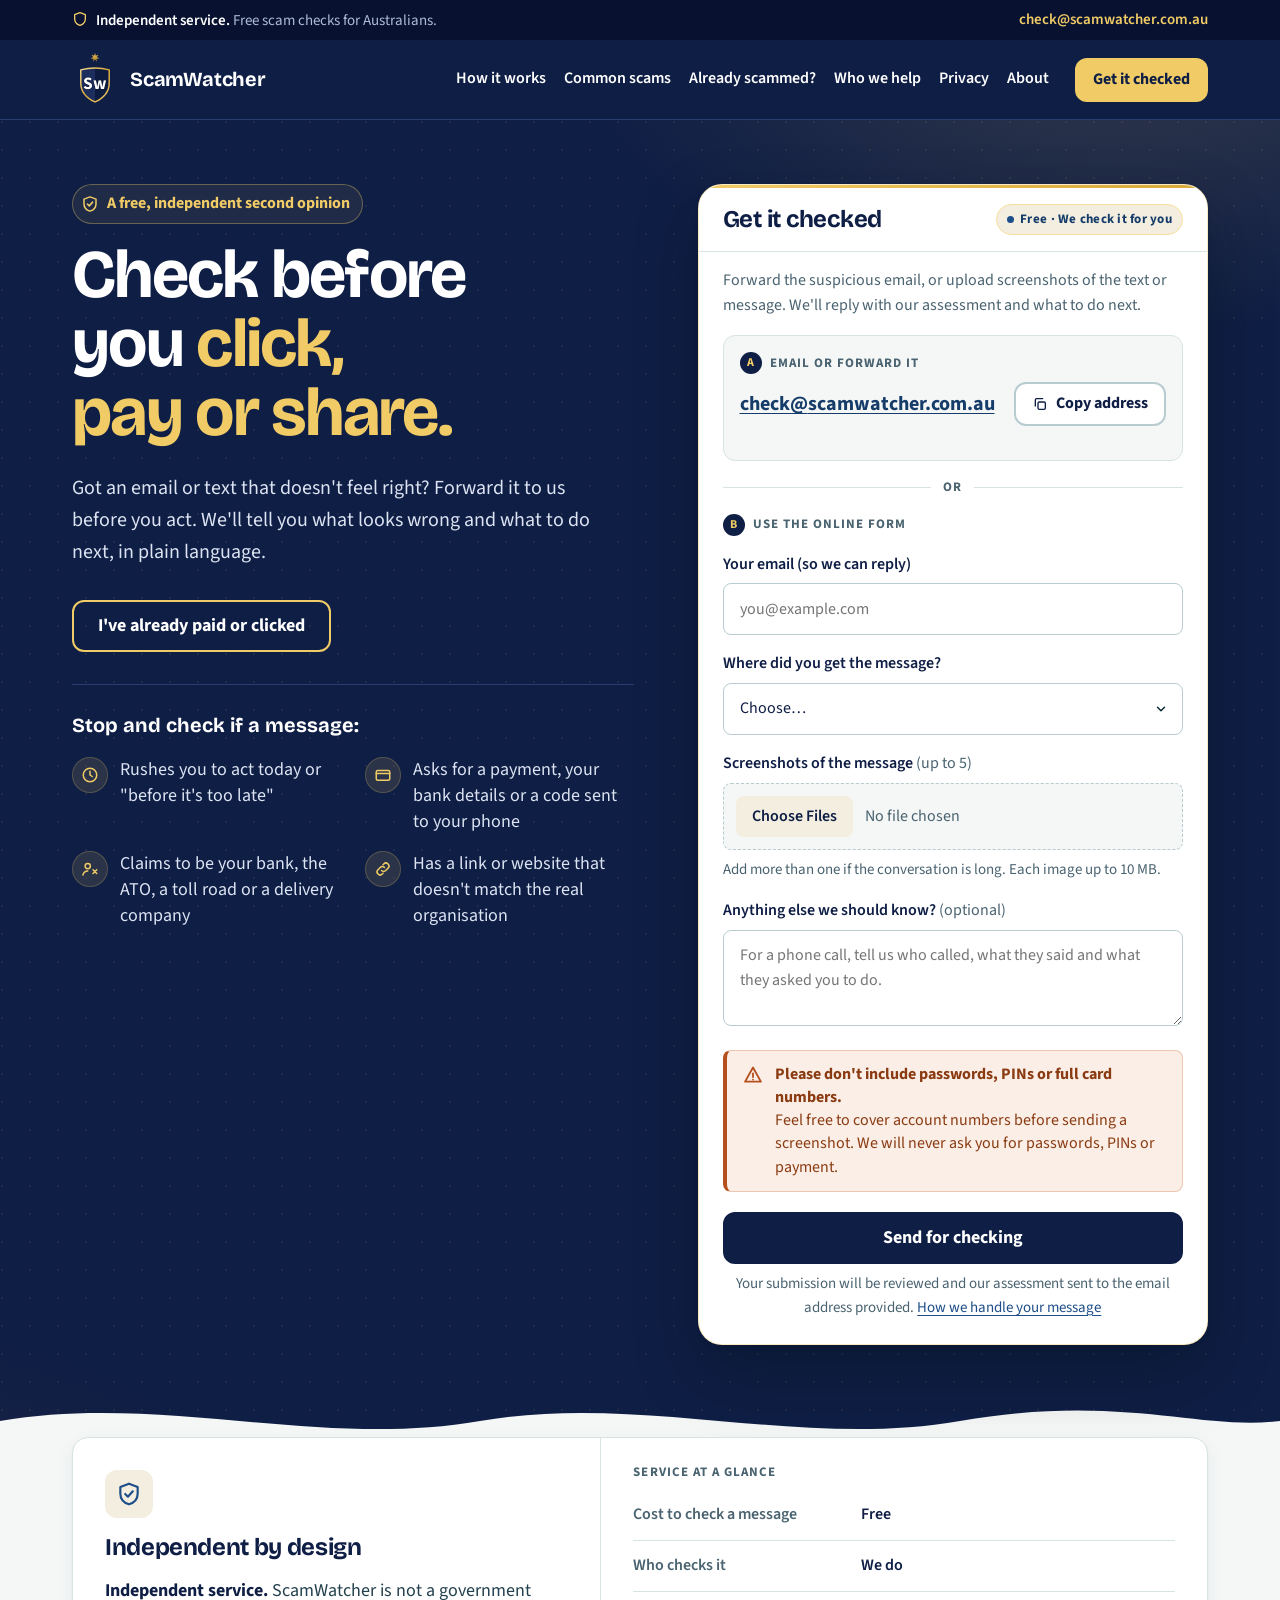
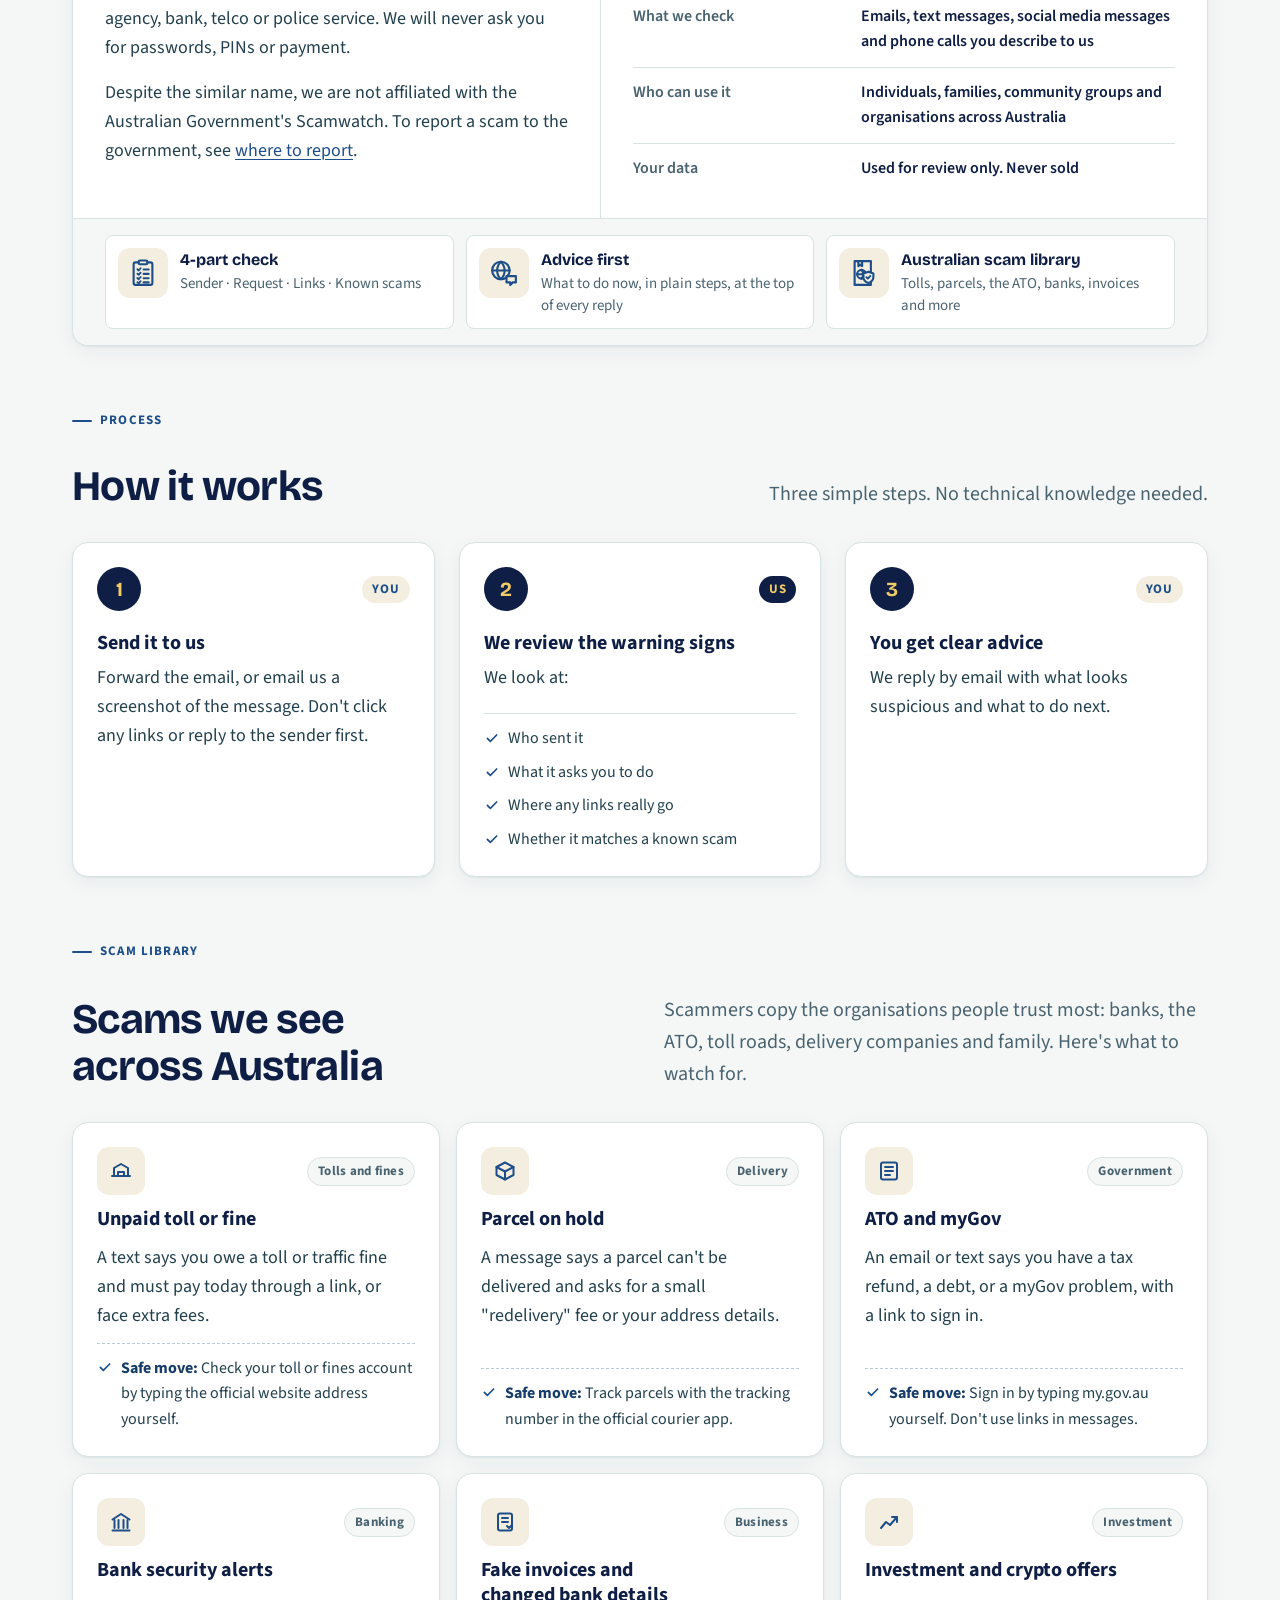
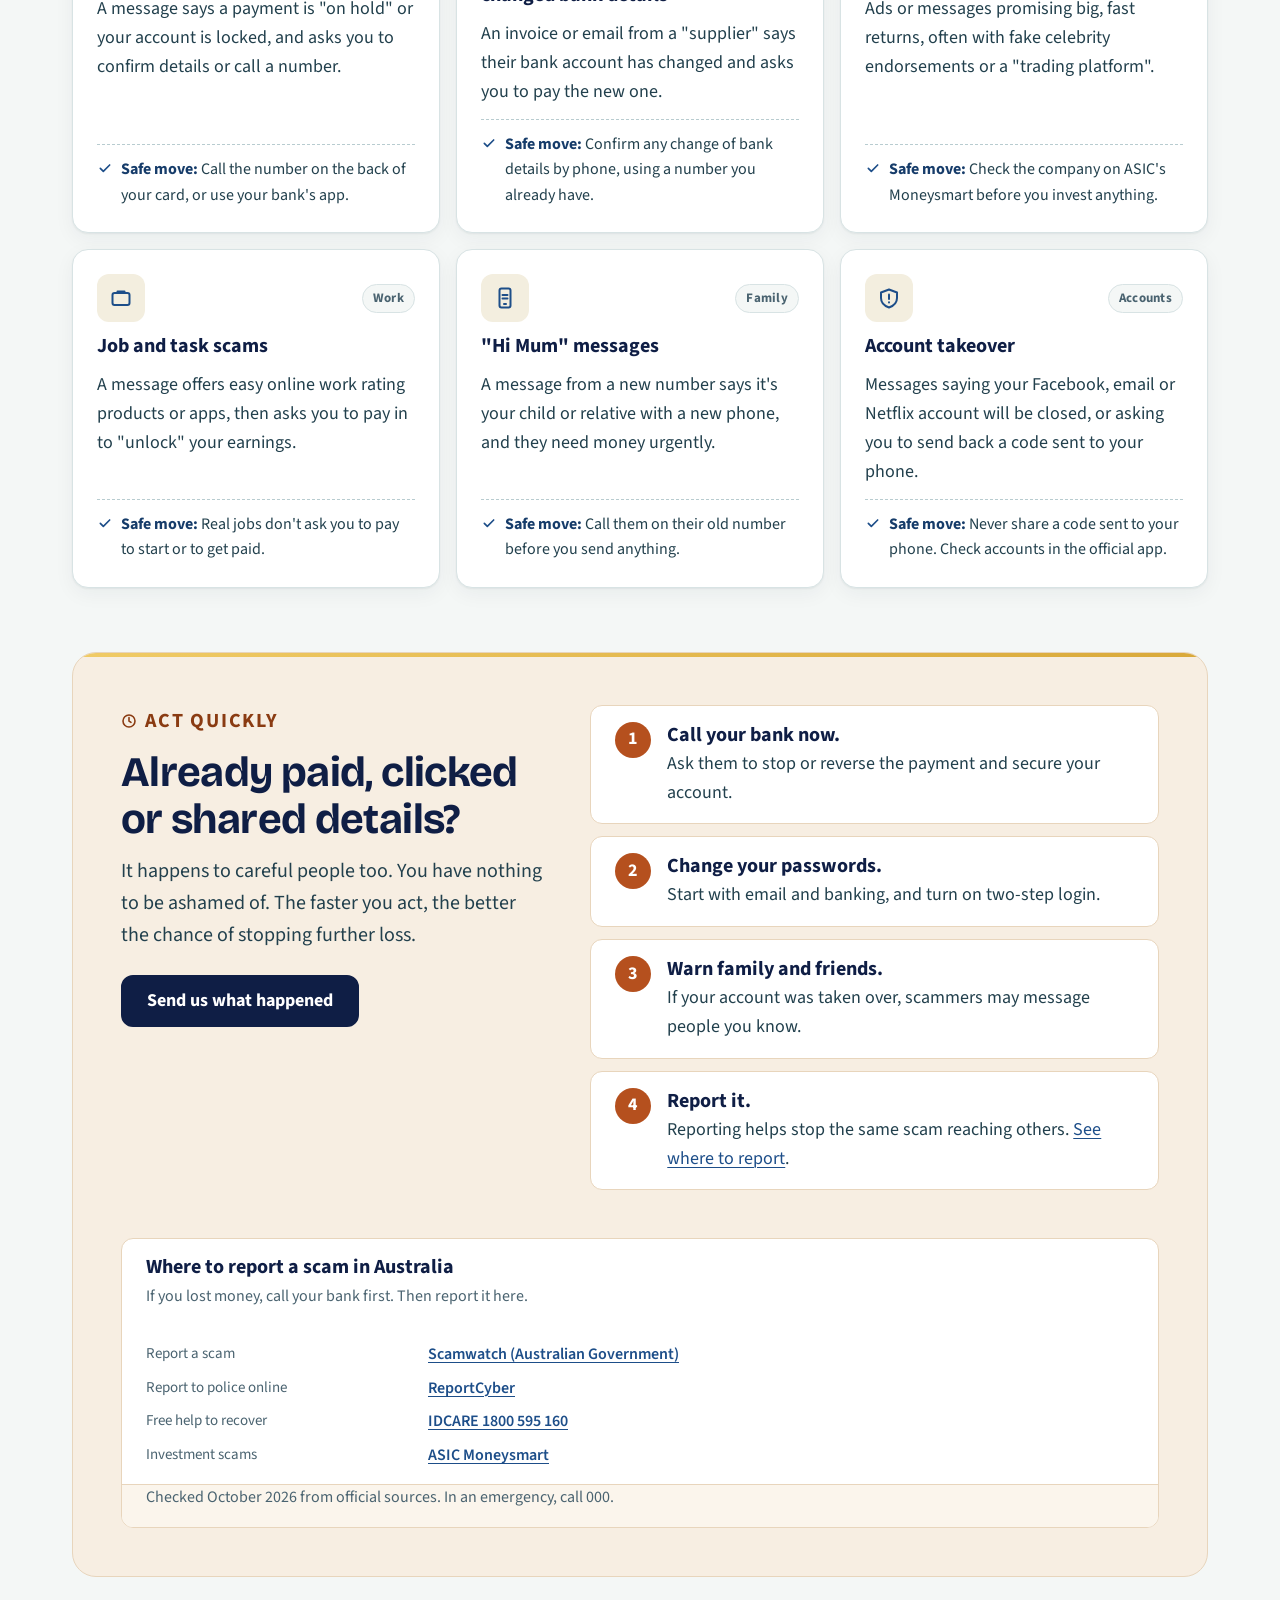
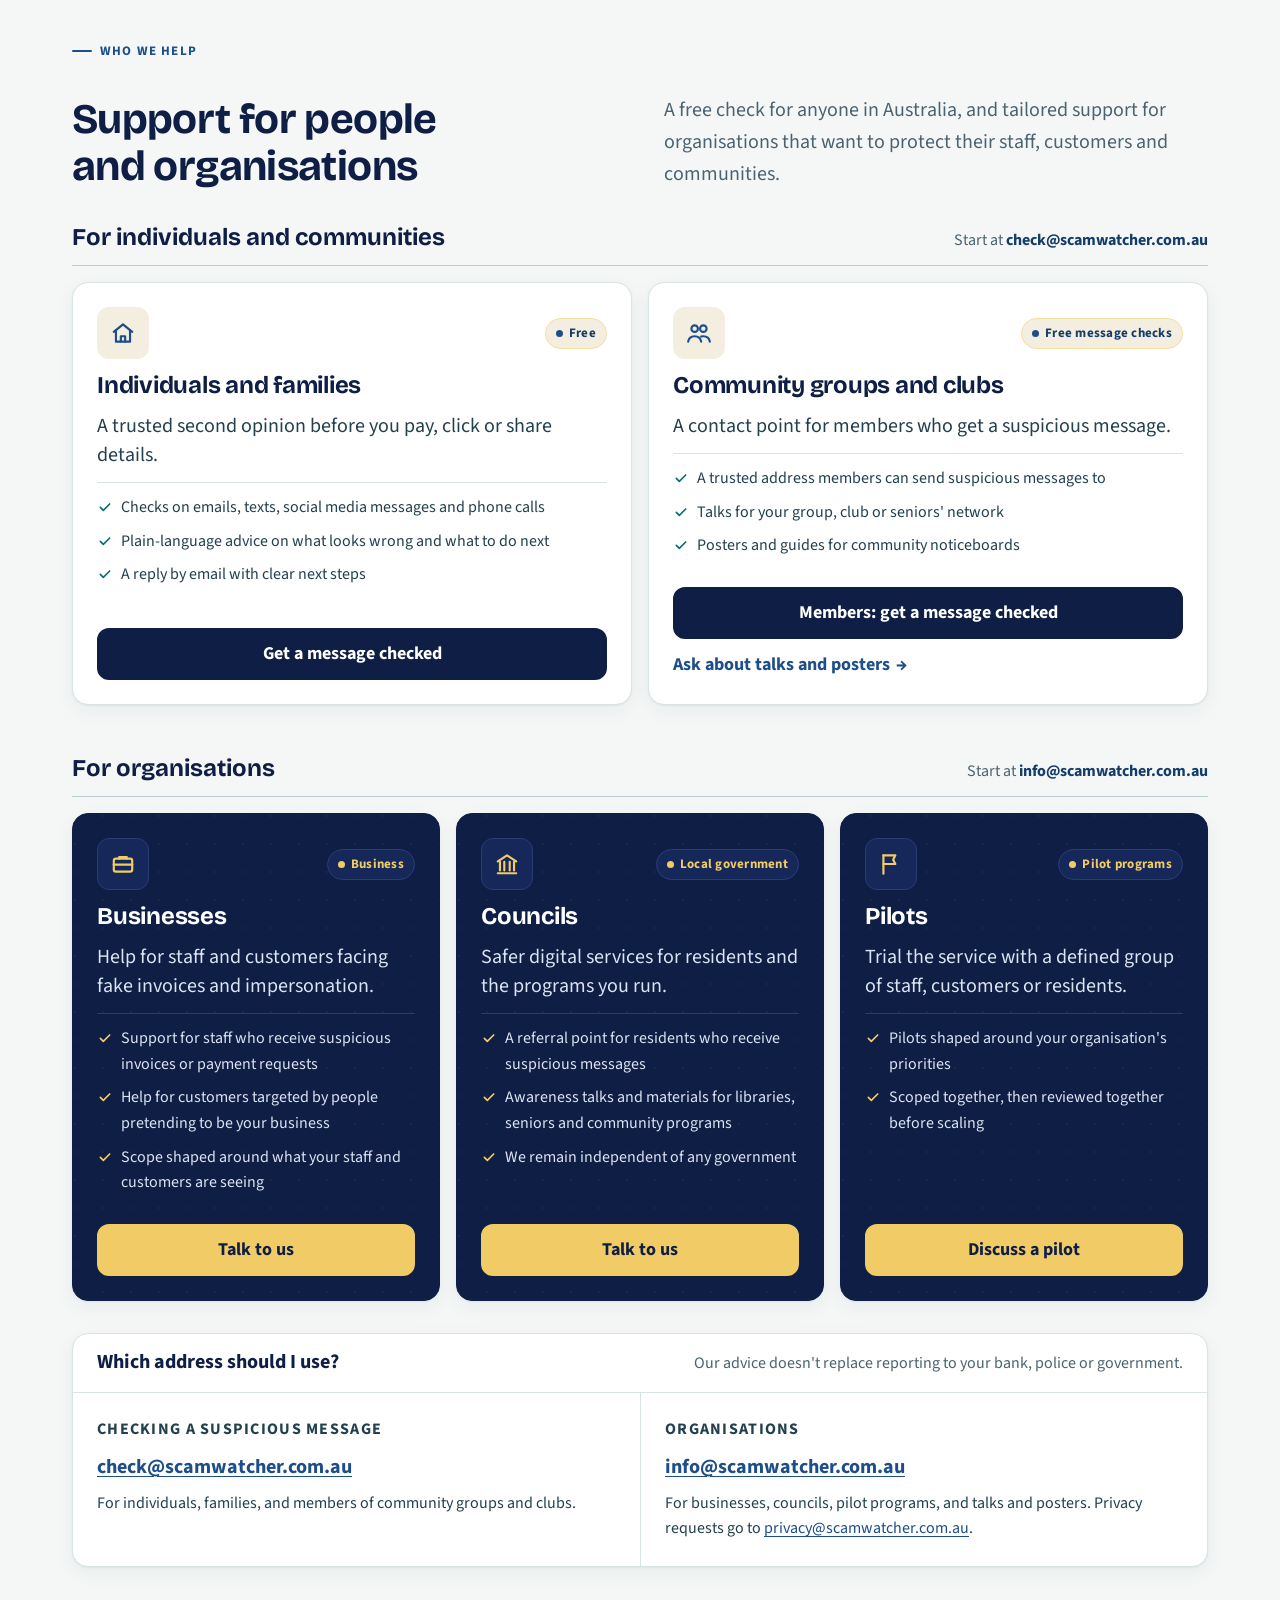
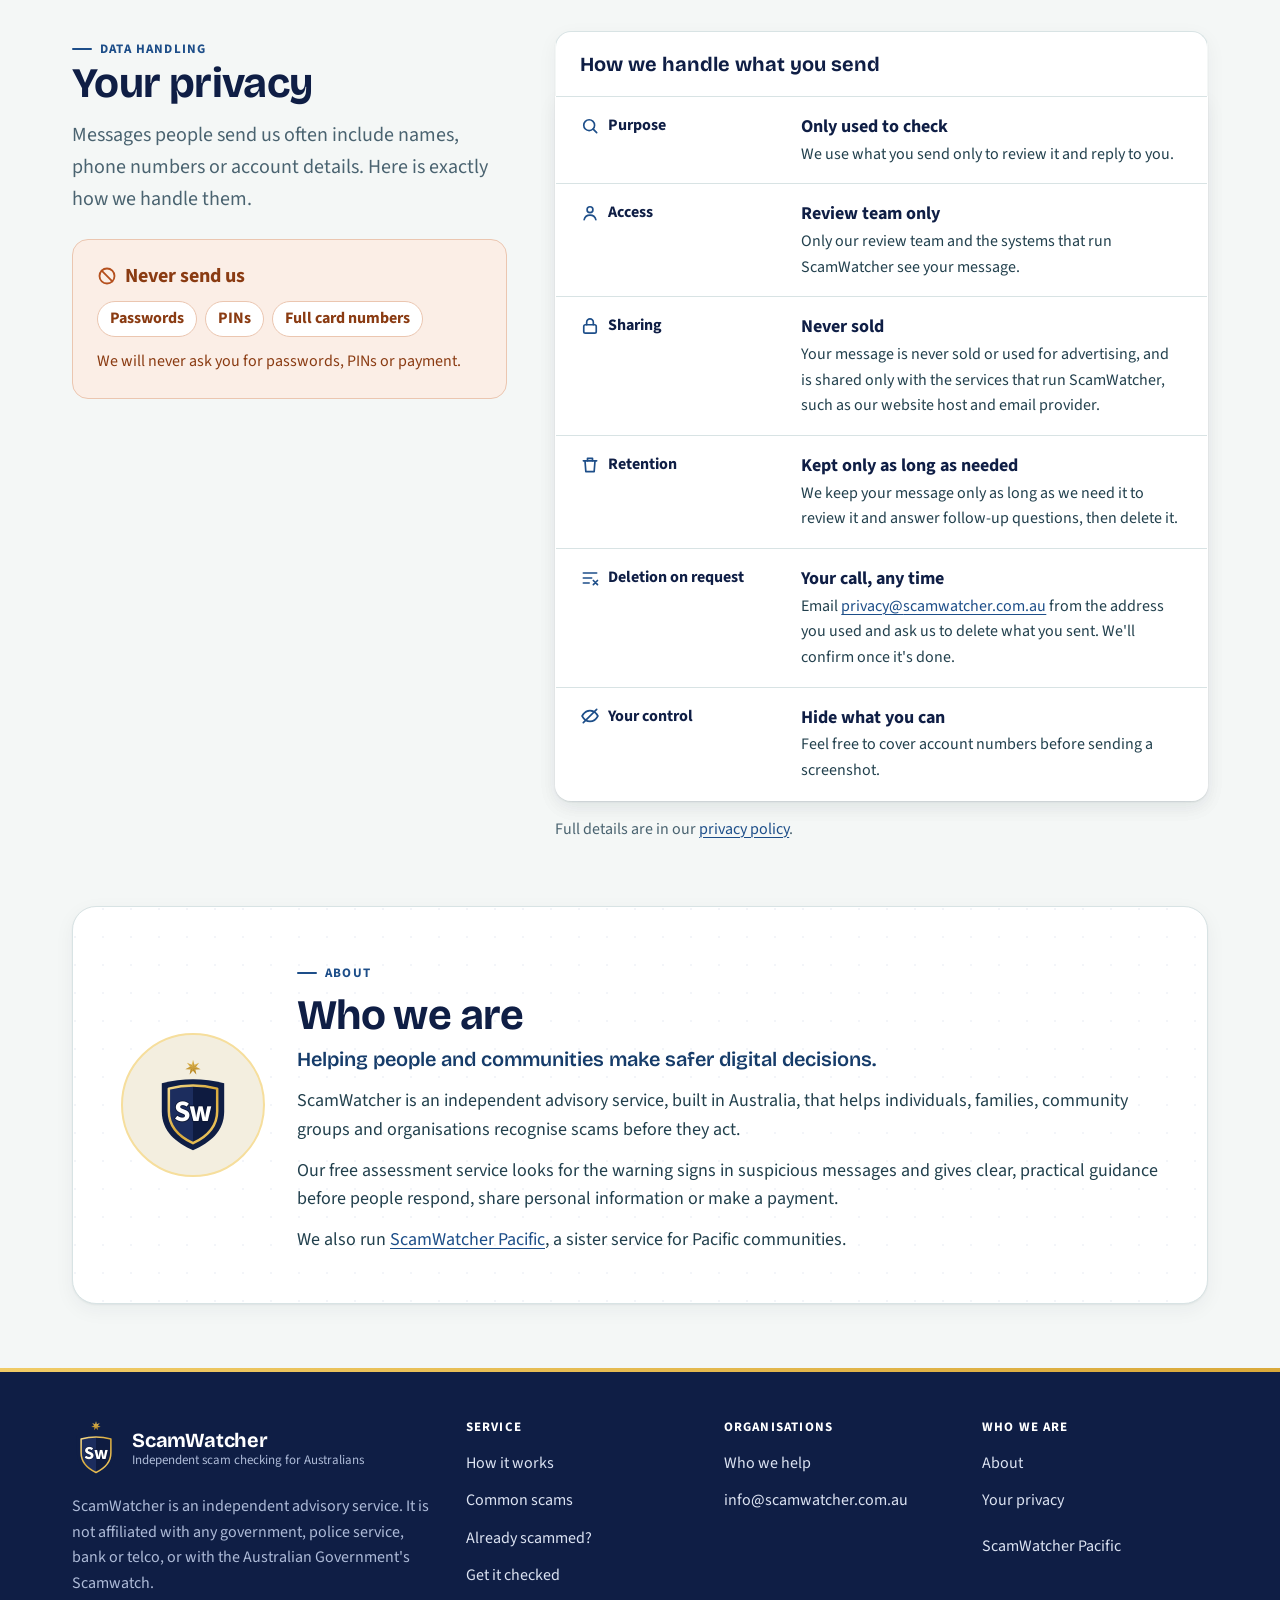
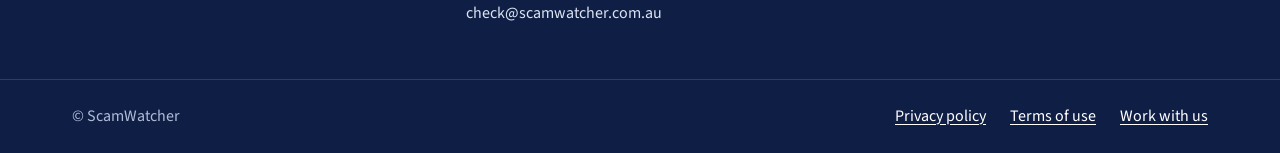
==== commit db346886: "Website: upload form with up to 5 screenshots Get it checked now offers forward-by-email or an onlin" ====
--- a/site/index.html
+++ b/site/index.html
@@ -610,41 +610,68 @@
       </ul>
     </aside>
 
-    <!-- How to get a message checked: forward it or email a screenshot -->
+    <!-- Get it checked: forward it, or use the online form -->
     <div class="console" id="check" aria-labelledby="check-title">
       <div class="weave weave-thin" aria-hidden="true"></div>
       <div class="console-head">
         <h2 id="check-title">Get it checked</h2>
         <span class="chip"><span class="dot" aria-hidden="true"></span>Free · We check it for you</span>
       </div>
-      <p class="console-sub">Forward the suspicious email, or email us a screenshot of the text or message. We'll reply with our assessment and what to do next.</p>
+      <p class="console-sub">Forward the suspicious email, or upload screenshots of the text or message. We'll reply with our assessment and what to do next.</p>
 
       <div class="route">
-        <p class="route-label"><span class="route-num" aria-hidden="true">1</span>Send it to</p>
+        <p class="route-label"><span class="route-num" aria-hidden="true">A</span>Email or forward it</p>
         <div class="route-row">
           <a class="route-email" href="mailto:check@scamwatcher.com.au">check@<wbr>scamwatcher.com.au</a>
           <button class="btn btn-line btn-sm copy-btn" type="button" data-copy="check@scamwatcher.com.au">
-            <svg width="16" height="16" viewBox="0 0 24 24" fill="none" stroke="currentColor" stroke-width="2" stroke-linecap="round" stroke-linejoin="round" aria-hidden="true"><rect x="8" y="8" width="12" height="12" rx="2"/><path d="M16 8V6a2 2 0 0 0-2-2H6a2 2 0 0 0-2 2v8a2 2 0 0 0 2 2h2"/></svg>
+            <svg width="16" height="16" viewBox="0 0 24 24" fill="none" stroke="currentColor" stroke-width="2" stroke-linecap="round" stroke-linejoin="round" aria-hidden="true"><rect x="9" y="9" width="11" height="11" rx="2"/><path d="M5 15V6a2 2 0 0 1 2-2h9"/></svg>
             Copy address
           </button>
         </div>
         <p class="copy-status" role="status" aria-live="polite"></p>
       </div>
 
-      <div class="route">
-        <p class="route-label"><span class="route-num" aria-hidden="true">2</span>How to send it</p>
-        <ul class="send-tips">
-          <li><svg width="16" height="16" viewBox="0 0 24 24" fill="none" stroke="#0B6E6E" stroke-width="2.5" stroke-linecap="round" stroke-linejoin="round" aria-hidden="true"><path d="M5 12.5l4.5 4.5L19 7.5"/></svg><span><strong>An email:</strong> use Forward, so we can see the real sender and links.</span></li>
-          <li><svg width="16" height="16" viewBox="0 0 24 24" fill="none" stroke="#0B6E6E" stroke-width="2.5" stroke-linecap="round" stroke-linejoin="round" aria-hidden="true"><path d="M5 12.5l4.5 4.5L19 7.5"/></svg><span><strong>A text or social message:</strong> take a screenshot and attach it to an email to us.</span></li>
-          <li><svg width="16" height="16" viewBox="0 0 24 24" fill="none" stroke="#0B6E6E" stroke-width="2.5" stroke-linecap="round" stroke-linejoin="round" aria-hidden="true"><path d="M5 12.5l4.5 4.5L19 7.5"/></svg><span><strong>A phone call:</strong> email us who called, what they said and what they asked for.</span></li>
-        </ul>
-      </div>
-
-      <div class="alert" id="never-note">
-        <svg width="18" height="18" viewBox="0 0 24 24" fill="none" stroke="currentColor" stroke-width="2" stroke-linecap="round" stroke-linejoin="round" aria-hidden="true"><path d="M12 3.5l9 16H3z"/><path d="M12 10v4"/><path d="M12 17.2v.3"/></svg>
-        <span><strong>Please don't include passwords, PINs or full card numbers.</strong>Feel free to cover account numbers before sending a screenshot. We will never ask you for passwords, PINs or payment.</span>
-      </div>
-      <p class="form-note form-foot">Your message will be reviewed and our assessment sent back to you by email. <a href="#privacy">How we handle your message</a></p>
+      <p class="or">or</p>
+
+      <!-- The form posts to the ScamWatcher review dashboard. -->
+      <form class="check-form" action="https://scamwatcher.onrender.com/intake" method="post" enctype="multipart/form-data" aria-describedby="never-note">
+        <p class="route-label"><span class="route-num" aria-hidden="true">B</span>Use the online form</p>
+        <div class="form-result" id="form-result" role="status" aria-live="polite" tabindex="-1" hidden></div>
+        <!-- Spam trap: hidden from people, filled in by bots. Leave it empty. -->
+        <div class="hp" aria-hidden="true"><label for="website">Leave this empty</label><input id="website" name="website" type="text" tabindex="-1" autocomplete="off"></div>
+        <div class="field">
+          <label for="email">Your email (so we can reply)</label>
+          <input id="email" name="email" type="email" autocomplete="email" placeholder="you@example.com" required>
+        </div>
+        <input type="hidden" name="country" value="Australia">
+        <div class="field">
+            <label for="channel">Where did you get the message?</label>
+            <select id="channel" name="channel">
+              <option value="">Choose…</option>
+              <option>Text message (SMS)</option>
+              <option>Email</option>
+              <option>Facebook or Messenger</option>
+              <option>WhatsApp</option>
+              <option value="Phone call">Phone call (describe it below)</option>
+              <option>Other</option>
+            </select>
+          </div>
+        <div class="field">
+          <label for="screenshot">Screenshots of the message <span class="opt">(up to 5)</span></label>
+          <input id="screenshot" name="screenshot" type="file" accept="image/*" multiple aria-describedby="screenshot-hint">
+          <p class="field-hint" id="screenshot-hint">Add more than one if the conversation is long. Each image up to 10 MB.</p>
+        </div>
+        <div class="field">
+          <label for="notes">Anything else we should know? <span class="opt">(optional)</span></label>
+          <textarea id="notes" name="notes" placeholder="For a phone call, tell us who called, what they said and what they asked you to do."></textarea>
+        </div>
+        <div class="alert" id="never-note">
+          <svg width="20" height="20" viewBox="0 0 24 24" fill="none" stroke="#B5501E" stroke-width="2.2" stroke-linecap="round" stroke-linejoin="round" aria-hidden="true"><path d="M12 3l9.5 17h-19z"/><path d="M12 10v4.5M12 17.5v.01"/></svg>
+          <span><strong>Please don't include passwords, PINs or full card numbers.</strong>Feel free to cover account numbers before sending a screenshot. We will never ask you for passwords, PINs or payment.</span>
+        </div>
+        <button class="btn btn-dark" type="submit">Send for checking</button>
+        <p class="form-note form-foot">Your submission will be reviewed and our assessment sent to the email address provided. <a href="#privacy">How we handle your message</a></p>
+      </form>
     </div>
   </div>
   <svg class="wave" viewBox="0 0 1440 56" preserveAspectRatio="none" aria-hidden="true"><path d="M0 28 C 180 0, 360 56, 540 28 C 720 0, 900 56, 1080 28 C 1260 0, 1350 38, 1440 28 V56 H0 Z" fill="#F4F7F6"/></svg>
